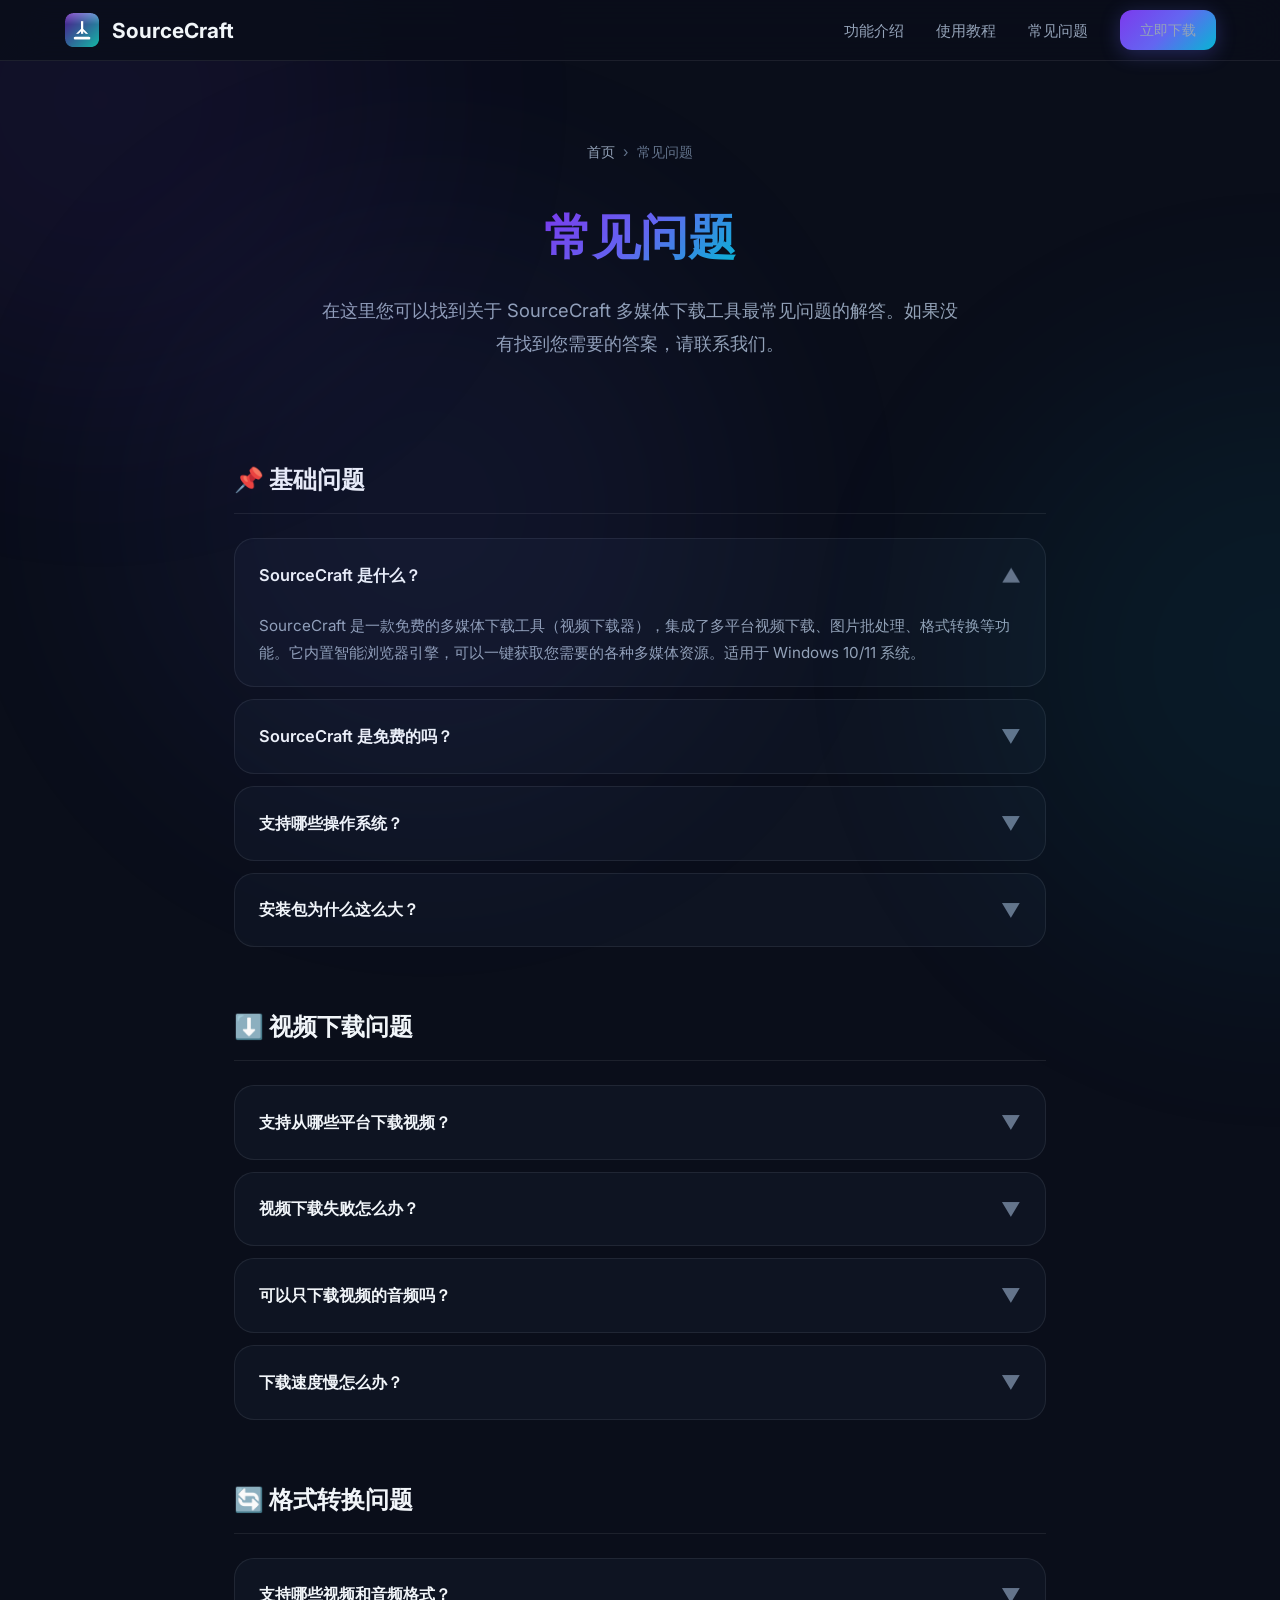
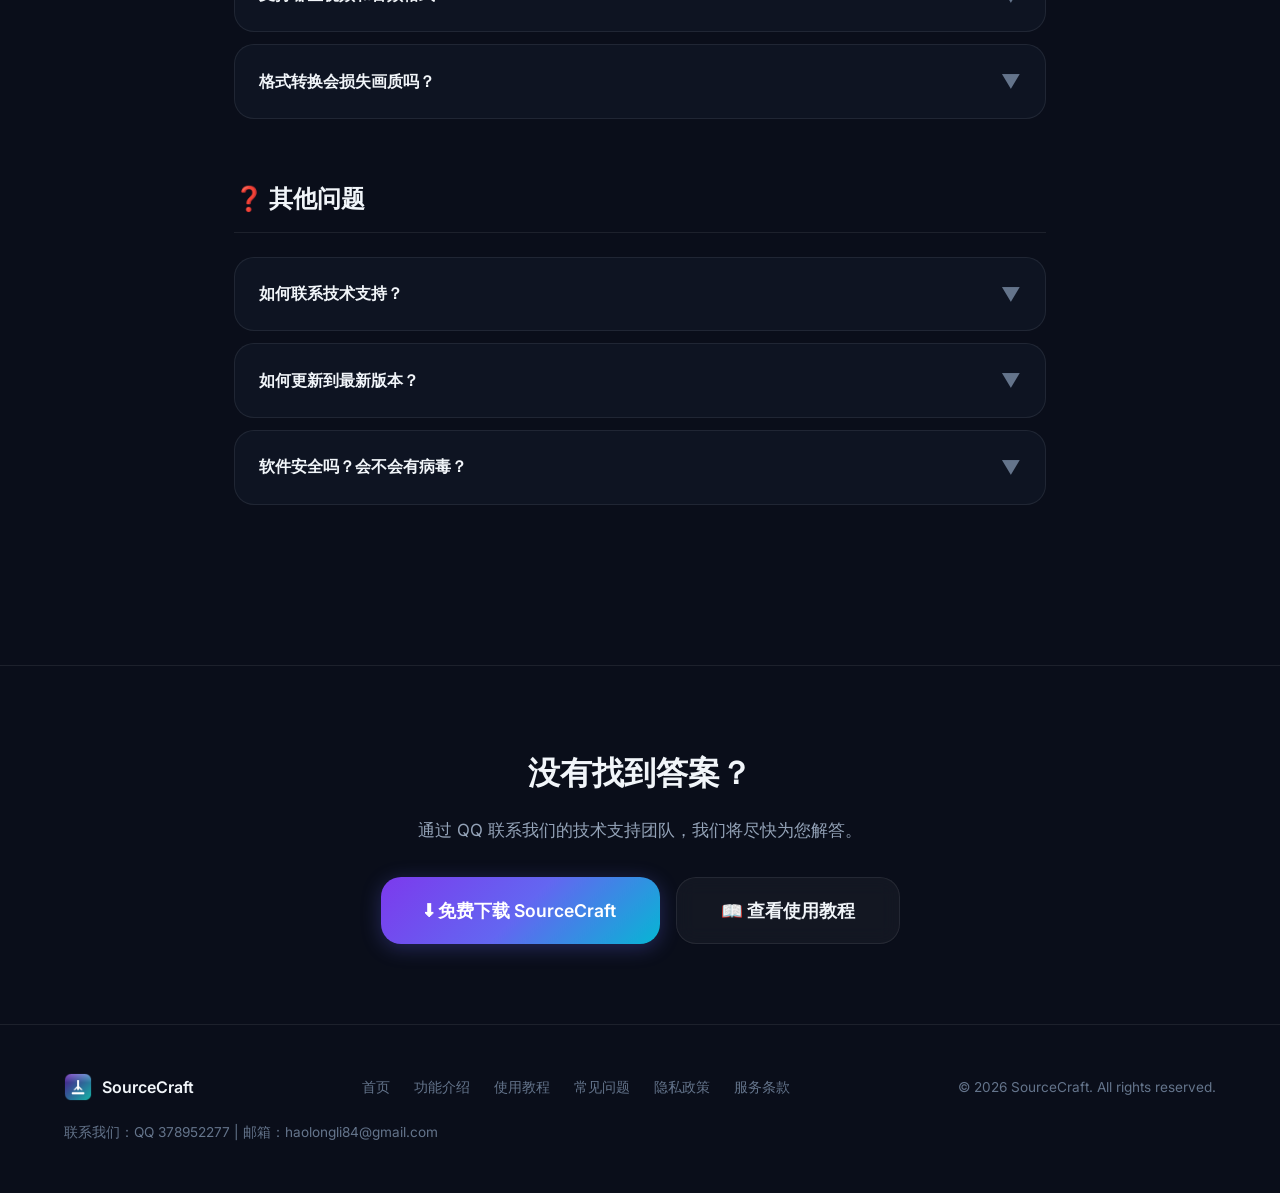
==== website/faq.html @ e3ff9bed "网站：新增隐私政策/服务条款页 + 联系方式增加邮箱 haolongli84@gmail.com + 支付说明改为发卡平台 - 新增 privacy.html（不收集任何个人数据声明、本地存储、激活验" ====
<!DOCTYPE html>
<html lang="zh-CN">
<head>
  <meta charset="UTF-8">
  <meta name="viewport" content="width=device-width, initial-scale=1.0">
  <title>常见问题 FAQ - SourceCraft 多媒体下载工具 | 使用帮助</title>
  <meta name="description" content="SourceCraft 常见问题解答：安装问题、下载失败、格式转换、系统兼容性等常见疑问的详细解答。免费多媒体下载工具使用帮助。">
  <meta name="keywords" content="SourceCraft FAQ, SourceCraft常见问题, 视频下载失败, 下载工具问题, 多媒体工具帮助, 格式转换问题, 安装问题, 视频下载器, 下载工具, 多媒体工具">
  <meta name="robots" content="index, follow, max-snippet:-1, max-image-preview:large">
  <link rel="canonical" href="https://hundunxiazaiqi.cn/faq.html">
  <link rel="icon" type="image/png" href="app_icon.png">
  <meta property="og:type" content="website">
  <meta property="og:url" content="https://hundunxiazaiqi.cn/faq.html">
  <meta property="og:title" content="常见问题 FAQ - SourceCraft 多媒体下载工具">
  <meta property="og:description" content="SourceCraft 常见问题解答，解决安装、下载、转换等使用问题。">
  <meta property="og:image" content="https://hundunxiazaiqi.cn/software_preview_hd.png">
  <meta property="og:site_name" content="SourceCraft">
  <meta property="og:locale" content="zh_CN">
  <meta name="twitter:card" content="summary_large_image">
  <meta name="twitter:title" content="常见问题 FAQ - SourceCraft 多媒体下载工具">
  <meta name="twitter:description" content="SourceCraft 常见问题解答，解决安装、下载、转换等使用问题。">
  <meta name="twitter:image" content="https://hundunxiazaiqi.cn/software_preview_hd.png">

  <script type="application/ld+json">
  {
    "@context": "https://schema.org",
    "@type": "FAQPage",
    "mainEntity": [
      {
        "@type": "Question",
        "name": "SourceCraft 是免费的吗？",
        "acceptedAnswer": {
          "@type": "Answer",
          "text": "SourceCraft 提供免费下载和使用。您可以从官方网站免费下载安装包，安装后即可使用核心功能。"
        }
      },
      {
        "@type": "Question",
        "name": "SourceCraft 支持哪些操作系统？",
        "acceptedAnswer": {
          "@type": "Answer",
          "text": "目前 SourceCraft 支持 Windows 10 和 Windows 11（64位）操作系统。暂不支持 macOS 和 Linux。"
        }
      },
      {
        "@type": "Question",
        "name": "视频下载失败怎么办？",
        "acceptedAnswer": {
          "@type": "Answer",
          "text": "请检查网络连接是否正常，尝试使用内置浏览器直接访问视频页面，或更新到最新版本。如问题持续，请通过邮箱 haolongli84@gmail.com 或 QQ 378952277 联系技术支持。"
        }
      },
      {
        "@type": "Question",
        "name": "安装包为什么这么大？",
        "acceptedAnswer": {
          "@type": "Answer",
          "text": "SourceCraft 内置了 FFmpeg 编码引擎和 Playwright 浏览器环境，这些组件是视频下载和格式转换功能的核心依赖，因此安装包体积较大。"
        }
      },
      {
        "@type": "Question",
        "name": "支持哪些视频格式转换？",
        "acceptedAnswer": {
          "@type": "Answer",
          "text": "支持 MP4、AVI、MKV、MOV、FLV、WMV 等视频格式，以及 MP3、AAC、FLAC、WAV、OGG 等音频格式的互相转换。"
        }
      }
    ]
  }
  </script>
  <script type="application/ld+json">
  {
    "@context": "https://schema.org",
    "@type": "BreadcrumbList",
    "itemListElement": [
      {"@type": "ListItem", "position": 1, "name": "首页", "item": "https://hundunxiazaiqi.cn/"},
      {"@type": "ListItem", "position": 2, "name": "常见问题", "item": "https://hundunxiazaiqi.cn/faq.html"}
    ]
  }
  </script>

  <link rel="stylesheet" href="style.css?v=16">
  <style>
    .page-hero { padding: 140px 0 60px; text-align: center; }
    .page-hero h1 { font-size: 3rem; font-weight: 800; margin-bottom: 16px; }
    .page-hero .gradient-text { background: var(--accent-gradient); -webkit-background-clip: text; -webkit-text-fill-color: transparent; background-clip: text; }
    .page-hero p { font-size: 1.15rem; color: var(--text-secondary); max-width: 640px; margin: 0 auto; line-height: 1.8; }
    .breadcrumb { display: flex; align-items: center; gap: 8px; justify-content: center; margin-bottom: 32px; font-size: 0.9rem; color: var(--text-muted); }
    .breadcrumb a { color: var(--text-secondary); transition: color var(--transition-fast); }
    .breadcrumb a:hover { color: var(--text-primary); }
    .faq-content { padding: 40px 0 100px; }
    .faq-content .container { max-width: 860px; }
    .faq-category { margin-bottom: 60px; }
    .faq-category h2 { font-size: 1.5rem; font-weight: 700; margin-bottom: 24px; padding-bottom: 12px; border-bottom: 1px solid var(--bg-glass-border); display: flex; align-items: center; gap: 12px; }
    .faq-item { background: var(--bg-card); border: 1px solid var(--bg-glass-border); border-radius: var(--radius-lg); margin-bottom: 12px; overflow: hidden; transition: all var(--transition-base); }
    .faq-item:hover { border-color: rgba(99, 102, 241, 0.15); }
    .faq-question { padding: 20px 24px; cursor: pointer; display: flex; justify-content: space-between; align-items: center; font-weight: 600; font-size: 1.02rem; user-select: none; }
    .faq-question .arrow { font-size: 1.2rem; transition: transform var(--transition-base); color: var(--text-muted); flex-shrink: 0; }
    .faq-item.open .faq-question .arrow { transform: rotate(180deg); }
    .faq-answer { max-height: 0; overflow: hidden; transition: max-height 0.4s ease, padding 0.3s ease; }
    .faq-item.open .faq-answer { max-height: 500px; }
    .faq-answer-inner { padding: 0 24px 20px; color: var(--text-secondary); font-size: 0.95rem; line-height: 1.8; }
    .cta-section { padding: 80px 0; text-align: center; border-top: 1px solid var(--bg-glass-border); }
    .cta-section h2 { font-size: 2rem; font-weight: 700; margin-bottom: 16px; }
    .cta-section p { color: var(--text-secondary); font-size: 1.05rem; margin-bottom: 32px; max-width: 480px; margin-left: auto; margin-right: auto; }
    @media (max-width: 640px) { .page-hero h1 { font-size: 2rem; } }
  </style>
</head>
<body>
  <div class="bg-glow bg-glow-1"></div>
  <div class="bg-glow bg-glow-2"></div>
  <div class="bg-glow bg-glow-3"></div>

  <nav class="navbar scrolled" id="navbar">
    <div class="container">
      <a href="/" class="navbar-brand"><img src="app_icon.png" alt="SourceCraft Logo"><span>SourceCraft</span></a>
      <ul class="navbar-links" id="nav-links">
        <li><a href="/features.html">功能介绍</a></li>
        <li><a href="/guide.html">使用教程</a></li>
        <li><a href="/faq.html">常见问题</a></li>
        <li><a href="/#download" class="btn btn-primary navbar-cta">立即下载</a></li>
      </ul>
      <button class="mobile-menu-btn" id="mobile-menu-btn" aria-label="菜单">☰</button>
    </div>
  </nav>

  <section class="page-hero">
    <div class="container">
      <nav class="breadcrumb" aria-label="面包屑导航"><a href="/">首页</a><span class="sep">›</span><span>常见问题</span></nav>
      <h1><span class="gradient-text">常见问题</span></h1>
      <p>在这里您可以找到关于 SourceCraft 多媒体下载工具最常见问题的解答。如果没有找到您需要的答案，请联系我们。</p>
    </div>
  </section>

  <section class="faq-content">
    <div class="container">
      <!-- 基础问题 -->
      <div class="faq-category">
        <h2>📌 基础问题</h2>
        <div class="faq-item open">
          <div class="faq-question"><span>SourceCraft 是什么？</span><span class="arrow">▼</span></div>
          <div class="faq-answer"><div class="faq-answer-inner">SourceCraft 是一款免费的多媒体下载工具（视频下载器），集成了多平台视频下载、图片批处理、格式转换等功能。它内置智能浏览器引擎，可以一键获取您需要的各种多媒体资源。适用于 Windows 10/11 系统。</div></div>
        </div>
        <div class="faq-item">
          <div class="faq-question"><span>SourceCraft 是免费的吗？</span><span class="arrow">▼</span></div>
          <div class="faq-answer"><div class="faq-answer-inner">是的，SourceCraft 提供免费下载和使用。您可以从官方网站免费下载安装包，安装后即可使用核心功能。</div></div>
        </div>
        <div class="faq-item">
          <div class="faq-question"><span>支持哪些操作系统？</span><span class="arrow">▼</span></div>
          <div class="faq-answer"><div class="faq-answer-inner">目前 SourceCraft 支持 Windows 10 和 Windows 11（64位）操作系统。暂不支持 macOS 和 Linux，未来可能会考虑跨平台支持。</div></div>
        </div>
        <div class="faq-item">
          <div class="faq-question"><span>安装包为什么这么大？</span><span class="arrow">▼</span></div>
          <div class="faq-answer"><div class="faq-answer-inner">SourceCraft 内置了 FFmpeg 编码引擎和 Playwright 浏览器环境。这些组件是实现视频下载、格式转换等核心功能的必要依赖。虽然安装包体积较大，但安装后即可直接使用所有功能，无需额外下载其他依赖。</div></div>
        </div>
      </div>

      <!-- 下载相关 -->
      <div class="faq-category">
        <h2>⬇️ 视频下载问题</h2>
        <div class="faq-item">
          <div class="faq-question"><span>支持从哪些平台下载视频？</span><span class="arrow">▼</span></div>
          <div class="faq-answer"><div class="faq-answer-inner">SourceCraft 支持从多个主流视频平台下载内容。由于平台规则可能变化，具体支持情况请以实际使用效果为准。您也可以使用内置浏览器直接访问网页来发现多媒体资源。</div></div>
        </div>
        <div class="faq-item">
          <div class="faq-question"><span>视频下载失败怎么办？</span><span class="arrow">▼</span></div>
          <div class="faq-answer"><div class="faq-answer-inner">视频下载失败可能有以下原因：<br><br>1. <strong>网络连接问题</strong> — 请检查您的网络连接是否正常<br>2. <strong>链接无效</strong> — 确认视频链接是否正确且视频仍然可访问<br>3. <strong>平台限制</strong> — 部分平台可能对下载做了限制，请尝试使用内置浏览器模式<br>4. <strong>版本过旧</strong> — 请更新到最新版本的 SourceCraft<br><br>如果问题持续存在，请通过邮箱（haolongli84@gmail.com）或 QQ（378952277）联系技术支持。</div></div>
        </div>
        <div class="faq-item">
          <div class="faq-question"><span>可以只下载视频的音频吗？</span><span class="arrow">▼</span></div>
          <div class="faq-answer"><div class="faq-answer-inner">是的，SourceCraft 支持从视频中提取音频轨道并单独保存为 MP3 等音频格式。在下载选项中选择「仅音频」模式即可。</div></div>
        </div>
        <div class="faq-item">
          <div class="faq-question"><span>下载速度慢怎么办？</span><span class="arrow">▼</span></div>
          <div class="faq-answer"><div class="faq-answer-inner">下载速度受多种因素影响：<br><br>1. <strong>网络带宽</strong> — 请确保您的网络连接稳定<br>2. <strong>视频源服务器</strong> — 不同平台的服务器响应速度不同<br>3. <strong>并发下载数</strong> — 同时下载过多任务可能降低单个任务速度<br><br>建议减少同时进行的下载任务数量来提升速度。</div></div>
        </div>
      </div>

      <!-- 格式转换 -->
      <div class="faq-category">
        <h2>🔄 格式转换问题</h2>
        <div class="faq-item">
          <div class="faq-question"><span>支持哪些视频和音频格式？</span><span class="arrow">▼</span></div>
          <div class="faq-answer"><div class="faq-answer-inner"><strong>视频格式：</strong>MP4、AVI、MKV、MOV、FLV、WMV、WebM 等<br><strong>音频格式：</strong>MP3、AAC、FLAC、WAV、OGG、WMA 等<br><strong>图片格式：</strong>JPG、PNG、WebP、BMP、TIFF 等<br><br>SourceCraft 使用 FFmpeg 引擎处理格式转换，几乎支持所有主流多媒体格式。</div></div>
        </div>
        <div class="faq-item">
          <div class="faq-question"><span>格式转换会损失画质吗？</span><span class="arrow">▼</span></div>
          <div class="faq-answer"><div class="faq-answer-inner">转换过程中可能会有轻微的画质变化，但 SourceCraft 默认使用高质量编码参数，尽可能保持原始画质。您也可以自定义编码参数和比特率来控制输出质量。</div></div>
        </div>
      </div>

      <!-- 其他 -->
      <div class="faq-category">
        <h2>❓ 其他问题</h2>
        <div class="faq-item">
          <div class="faq-question"><span>如何联系技术支持？</span><span class="arrow">▼</span></div>
          <div class="faq-answer"><div class="faq-answer-inner">您可以通过以下方式联系我们的技术支持团队：<br><br><strong>邮箱：</strong>haolongli84@gmail.com<br><strong>QQ：</strong>378952277<br><br>我们会尽快回复您的问题和反馈。</div></div>
        </div>
        <div class="faq-item">
          <div class="faq-question"><span>如何更新到最新版本？</span><span class="arrow">▼</span></div>
          <div class="faq-answer"><div class="faq-answer-inner">访问 SourceCraft 官方网站下载最新版安装包，运行安装程序即可自动覆盖更新。您的设置和下载历史不会丢失。</div></div>
        </div>
        <div class="faq-item">
          <div class="faq-question"><span>软件安全吗？会不会有病毒？</span><span class="arrow">▼</span></div>
          <div class="faq-answer"><div class="faq-answer-inner">SourceCraft 是安全可靠的软件。请务必从官方网站（hundunxiazaiqi.cn）下载，不要从第三方来源获取安装包。软件采用设备绑定激活机制和本地加密存储，保障您的使用安全。</div></div>
        </div>
      </div>
    </div>
  </section>

  <section class="cta-section">
    <div class="container">
      <h2>没有找到答案？</h2>
      <p>通过 QQ 联系我们的技术支持团队，我们将尽快为您解答。</p>
      <div style="display: flex; gap: 16px; justify-content: center; flex-wrap: wrap;">
        <a href="/#download" class="btn btn-primary btn-large">⬇ 免费下载 SourceCraft</a>
        <a href="/guide.html" class="btn btn-secondary btn-large">📖 查看使用教程</a>
      </div>
    </div>
  </section>

  <footer class="footer">
    <div class="container">
      <div class="footer-brand"><img src="app_icon.png" alt="SourceCraft"><span>SourceCraft</span></div>
      <nav class="footer-nav" aria-label="页脚导航"><a href="/">首页</a><a href="/features.html">功能介绍</a><a href="/guide.html">使用教程</a><a href="/faq.html">常见问题</a><a href="/privacy.html">隐私政策</a><a href="/terms.html">服务条款</a></nav>
      <div class="footer-info">© 2026 SourceCraft. All rights reserved.</div>
      <div class="footer-contact">联系我们：QQ 378952277 | 邮箱：haolongli84@gmail.com</div>
    </div>
  </footer>

  <script>
    // FAQ accordion
    document.querySelectorAll('.faq-question').forEach(q => {
      q.addEventListener('click', () => {
        const item = q.closest('.faq-item');
        const wasOpen = item.classList.contains('open');
        // Close all
        document.querySelectorAll('.faq-item').forEach(i => i.classList.remove('open'));
        // Toggle current
        if (!wasOpen) item.classList.add('open');
      });
    });
    // Mobile menu
    const mobileBtn = document.getElementById('mobile-menu-btn');
    const navLinks = document.getElementById('nav-links');
    if (mobileBtn && navLinks) {
      mobileBtn.addEventListener('click', () => {
        navLinks.classList.toggle('active');
        mobileBtn.textContent = navLinks.classList.contains('active') ? '✕' : '☰';
      });
      navLinks.querySelectorAll('a').forEach(link => {
        link.addEventListener('click', () => { navLinks.classList.remove('active'); mobileBtn.textContent = '☰'; });
      });
    }
  </script>
</body>
</html>
---- website/style.css ----
/* ========================================
   SourceCraft — Design System
   ======================================== */

/* ---------- Google Fonts ---------- */
@import url('https://fonts.googleapis.com/css2?family=Inter:wght@300;400;500;600;700;800&display=swap');

/* ---------- CSS Variables ---------- */
:root {
  /* Colors */
  --bg-primary: #0a0e1a;
  --bg-secondary: #111827;
  --bg-card: rgba(17, 24, 39, 0.7);
  --bg-card-hover: rgba(30, 41, 59, 0.8);
  --bg-glass: rgba(255, 255, 255, 0.04);
  --bg-glass-border: rgba(255, 255, 255, 0.08);

  --text-primary: #f1f5f9;
  --text-secondary: #94a3b8;
  --text-muted: #64748b;

  --accent-start: #7c3aed;
  --accent-mid: #6366f1;
  --accent-end: #06b6d4;
  --accent-gradient: linear-gradient(135deg, var(--accent-start), var(--accent-mid), var(--accent-end));

  --success: #10b981;
  --warning: #f59e0b;
  --danger: #ef4444;

  /* Spacing */
  --section-padding: 100px 0;
  --container-max: 1200px;
  --radius-sm: 8px;
  --radius-md: 12px;
  --radius-lg: 20px;
  --radius-xl: 24px;

  /* Shadows */
  --shadow-sm: 0 2px 8px rgba(0, 0, 0, 0.2);
  --shadow-md: 0 4px 20px rgba(0, 0, 0, 0.3);
  --shadow-lg: 0 8px 40px rgba(0, 0, 0, 0.4);
  --shadow-glow: 0 0 40px rgba(99, 102, 241, 0.15);

  /* Transitions */
  --transition-fast: 0.2s ease;
  --transition-base: 0.3s ease;
  --transition-slow: 0.5s ease;
}

/* ---------- Reset & Base ---------- */
*,
*::before,
*::after {
  margin: 0;
  padding: 0;
  box-sizing: border-box;
}

html {
  scroll-behavior: smooth;
  font-size: 16px;
}

body {
  font-family: 'Inter', -apple-system, BlinkMacSystemFont, 'Segoe UI', sans-serif;
  background-color: var(--bg-primary);
  color: var(--text-primary);
  line-height: 1.7;
  overflow-x: hidden;
  -webkit-font-smoothing: antialiased;
}

body.custom-cursor-enabled,
body.custom-cursor-enabled a,
body.custom-cursor-enabled button,
body.custom-cursor-enabled .btn,
body.custom-cursor-enabled .feature-card,
body.custom-cursor-enabled .pricing-card,
body.custom-cursor-enabled .download-box,
body.custom-cursor-enabled .floating-contact-btn,
body.custom-cursor-enabled .showcase-image-shell,
body.custom-cursor-enabled .hero-liquid-frame,
body.custom-cursor-enabled .navbar-brand {
  cursor: auto !important;
}

body.custom-cursor-enabled a,
body.custom-cursor-enabled button,
body.custom-cursor-enabled .btn,
body.custom-cursor-enabled .feature-card,
body.custom-cursor-enabled .pricing-card,
body.custom-cursor-enabled .download-box,
body.custom-cursor-enabled .floating-contact-btn,
body.custom-cursor-enabled .showcase-image-shell,
body.custom-cursor-enabled .hero-liquid-frame,
body.custom-cursor-enabled .navbar-brand {
  cursor: pointer !important;
}

a {
  color: inherit;
  text-decoration: none;
}

img {
  max-width: 100%;
  display: block;
}

.cursor-system {
  position: fixed;
  inset: 0;
  pointer-events: none;
  z-index: 2000;
  opacity: 0;
  transition: opacity 180ms ease;
}

body.custom-cursor-enabled.cursor-visible .cursor-system {
  opacity: 1;
}

.splash-cursor-canvas {
  position: fixed;
  inset: 0;
  width: 100%;
  height: 100%;
  pointer-events: none;
  opacity: 0.92;
}

.cursor-dot,
.cursor-ring,
.cursor-aura,
.cursor-label {
  display: none;
  position: fixed;
  top: 0;
  left: 0;
  pointer-events: none;
  transform: translate3d(-50%, -50%, 0);
  will-change: transform, width, height, opacity;
}

.cursor-dot {
  width: 0;
  height: 0;
  opacity: 0;
  transition: opacity 180ms ease;
}

.cursor-ring {
  width: 0;
  height: 0;
  opacity: 0;
  transition: opacity 180ms ease;
}

.cursor-aura {
  width: 96px;
  height: 96px;
  border-radius: 50%;
  opacity: 0.22;
  filter: blur(20px);
  background:
    radial-gradient(circle at 30% 30%, rgba(255, 255, 255, 0.16), rgba(124, 58, 237, 0.12) 34%, rgba(6, 182, 212, 0.1) 58%, rgba(6, 182, 212, 0) 74%);
  mix-blend-mode: screen;
  transition:
    width 260ms cubic-bezier(0.22, 1, 0.36, 1),
    height 260ms cubic-bezier(0.22, 1, 0.36, 1),
    opacity 220ms ease;
}

.cursor-label {
  padding: 8px 14px;
  border-radius: 999px;
  border: 1px solid rgba(255, 255, 255, 0.1);
  background: rgba(8, 12, 24, 0.72);
  color: rgba(241, 245, 249, 0.92);
  font-size: 0.72rem;
  font-weight: 600;
  letter-spacing: 0.08em;
  text-transform: uppercase;
  white-space: nowrap;
  backdrop-filter: blur(18px);
  box-shadow:
    0 10px 30px rgba(2, 6, 23, 0.28),
    inset 0 1px 0 rgba(255, 255, 255, 0.08);
  opacity: 0;
  transition:
    opacity 180ms ease,
    transform 220ms cubic-bezier(0.22, 1, 0.36, 1);
}

body.cursor-hover .cursor-label {
  opacity: 0;
}

body.cursor-hover .cursor-ring {
  opacity: 0;
}

body.cursor-hover .cursor-aura {
  width: 132px;
  height: 132px;
  opacity: 0.34;
}

body.cursor-hover .cursor-dot {
  opacity: 0;
}

body.cursor-pressed .cursor-dot {
  opacity: 0;
}

body.cursor-pressed .cursor-ring {
  opacity: 0;
}

body.cursor-pressed .cursor-aura {
  opacity: 0;
}

.cursor-ring::after {
  content: none;
}

body.cursor-clicking .cursor-ring::after {
  animation: cursorPulse 520ms cubic-bezier(0.16, 1, 0.3, 1);
}

@keyframes cursorPulse {
  from {
    opacity: 0.85;
    transform: scale(0.72);
  }

  to {
    opacity: 0;
    transform: scale(1.18);
  }
}

/* ---------- Utility ---------- */
.container {
  max-width: var(--container-max);
  margin: 0 auto;
  padding: 0 24px;
}

.section-title {
  font-size: 2.2rem;
  font-weight: 700;
  text-align: center;
  margin-bottom: 16px;
  background: var(--accent-gradient);
  -webkit-background-clip: text;
  -webkit-text-fill-color: transparent;
  background-clip: text;
}

.section-subtitle {
  text-align: center;
  color: var(--text-secondary);
  font-size: 1.05rem;
  max-width: 600px;
  margin: 0 auto 60px;
}

.btn {
  display: inline-flex;
  align-items: center;
  gap: 8px;
  padding: 14px 32px;
  border-radius: var(--radius-md);
  font-weight: 600;
  font-size: 1rem;
  cursor: pointer;
  border: none;
  transition: all var(--transition-base);
  position: relative;
  overflow: hidden;
}

.btn-primary {
  background: var(--accent-gradient);
  color: #fff;
  box-shadow: 0 4px 20px rgba(99, 102, 241, 0.3);
}

.btn-primary:hover {
  transform: translateY(-2px);
  box-shadow: 0 6px 30px rgba(99, 102, 241, 0.45);
}

.btn-secondary {
  background: var(--bg-glass);
  color: var(--text-primary);
  border: 1px solid var(--bg-glass-border);
  backdrop-filter: blur(10px);
}

.btn-secondary:hover {
  background: rgba(255, 255, 255, 0.08);
  border-color: rgba(255, 255, 255, 0.15);
  transform: translateY(-2px);
}

.btn-large {
  padding: 18px 44px;
  font-size: 1.1rem;
  border-radius: var(--radius-lg);
}

/* ---------- Background Effects ---------- */
.bg-glow {
  position: fixed;
  width: 600px;
  height: 600px;
  border-radius: 50%;
  filter: blur(120px);
  opacity: 0.07;
  pointer-events: none;
  z-index: 0;
}

.bg-glow-1 {
  top: -200px;
  left: -200px;
  background: var(--accent-start);
}

.bg-glow-2 {
  top: 40%;
  right: -300px;
  background: var(--accent-end);
}

.bg-glow-3 {
  bottom: 10%;
  left: 10%;
  background: var(--accent-mid);
}

/* ---------- Navbar ---------- */
.navbar {
  position: fixed;
  top: 0;
  left: 0;
  right: 0;
  z-index: 1000;
  padding: 16px 0;
  transition: all var(--transition-base);
}

.navbar.scrolled {
  background: rgba(10, 14, 26, 0.85);
  backdrop-filter: blur(20px);
  border-bottom: 1px solid var(--bg-glass-border);
  padding: 10px 0;
}

.navbar .container {
  display: flex;
  align-items: center;
  justify-content: space-between;
}

.navbar-brand {
  display: flex;
  align-items: center;
  gap: 12px;
  font-size: 1.3rem;
  font-weight: 700;
}

.navbar-brand img {
  width: 36px;
  height: 36px;
  border-radius: var(--radius-sm);
}

.navbar-links {
  display: flex;
  align-items: center;
  gap: 32px;
  list-style: none;
}

.navbar-links a {
  color: var(--text-secondary);
  font-size: 0.95rem;
  font-weight: 500;
  transition: color var(--transition-fast);
  position: relative;
}

.navbar-links a:hover {
  color: var(--text-primary);
}

.navbar-links a::after {
  content: '';
  position: absolute;
  bottom: -4px;
  left: 0;
  width: 0;
  height: 2px;
  background: var(--accent-gradient);
  transition: width var(--transition-base);
  border-radius: 2px;
}

.navbar-links a:hover::after {
  width: 100%;
}

.navbar-cta {
  padding: 8px 20px !important;
  font-size: 0.9rem !important;
}

.mobile-menu-btn {
  display: none;
  background: none;
  border: none;
  color: var(--text-primary);
  font-size: 1.5rem;
  cursor: pointer;
  padding: 4px;
}

/* ---------- Hero ---------- */
.hero {
  min-height: 100vh;
  display: flex;
  align-items: center;
  position: relative;
  padding: 120px 0 80px;
  overflow: hidden;
}

.hero .container {
  display: flex;
  align-items: center;
  gap: 60px;
  position: relative;
  z-index: 1;
}

.hero-content {
  flex: 1;
  min-width: 0;
}

.hero-badge {
  display: inline-flex;
  align-items: center;
  gap: 8px;
  padding: 6px 16px;
  background: var(--bg-glass);
  border: 1px solid var(--bg-glass-border);
  border-radius: 100px;
  font-size: 0.85rem;
  color: var(--text-secondary);
  margin-bottom: 24px;
}

.hero-badge .dot {
  width: 8px;
  height: 8px;
  border-radius: 50%;
  background: var(--success);
  animation: pulse 2s infinite;
}

@keyframes pulse {

  0%,
  100% {
    opacity: 1;
  }

  50% {
    opacity: 0.4;
  }
}

.hero h1 {
  font-size: 3.5rem;
  font-weight: 800;
  line-height: 1.15;
  margin-bottom: 20px;
}

.hero h1 .gradient-text {
  background: var(--accent-gradient);
  -webkit-background-clip: text;
  -webkit-text-fill-color: transparent;
  background-clip: text;
}

.hero-desc {
  font-size: 1.15rem;
  color: var(--text-secondary);
  max-width: 500px;
  margin-bottom: 36px;
  line-height: 1.8;
}

.hero-buttons {
  display: flex;
  gap: 16px;
  margin-bottom: 40px;
  flex-wrap: wrap;
}

.hero-stats {
  display: flex;
  gap: 40px;
}

.hero-stat {
  text-align: left;
}

.hero-stat .number {
  font-size: 1.6rem;
  font-weight: 700;
  background: var(--accent-gradient);
  -webkit-background-clip: text;
  -webkit-text-fill-color: transparent;
  background-clip: text;
}

.hero-stat .label {
  font-size: 0.85rem;
  color: var(--text-muted);
}

.hero-visual {
  flex: 1;
  display: flex;
  justify-content: center;
  align-items: center;
  position: relative;
  isolation: isolate;
  perspective: 1600px;
}

.hero-liquid-frame {
  position: relative;
  width: min(100%, 860px);
  padding: 0;
  border-radius: 24px;
  background: transparent;
  border: none;
  box-shadow: none;
  backdrop-filter: blur(10px) saturate(118%);
  -webkit-backdrop-filter: blur(10px) saturate(118%);
  overflow: visible;
  transform: none;
  animation: none;
  isolation: isolate;
}

.heart-bubble-layer {
  position: absolute;
  inset: -10% -8% -8%;
  pointer-events: auto;
  overflow: visible;
  z-index: 0;
}

.heart-bubble {
  position: absolute;
  left: 0;
  top: 0;
  display: block;
  color: rgba(255, 124, 166, 0.82);
  line-height: 1;
  user-select: none;
  filter:
    drop-shadow(0 12px 22px rgba(255, 76, 134, 0.18)) drop-shadow(0 0 12px rgba(255, 126, 168, 0.24));
  opacity: 0;
  transform: translate3d(0, 0, 0) translate(-50%, -50%) scale(0.78);
  transform-origin: center;
  will-change: transform, opacity;
  mix-blend-mode: normal;
  transition: filter 220ms ease, color 220ms ease;
  pointer-events: auto;
  cursor: pointer;
}

.heart-bubble::before {
  content: '';
  position: absolute;
  inset: 20% 18% 18%;
  border-radius: 999px;
  background: radial-gradient(circle at 32% 30%, rgba(255, 214, 226, 0.46), rgba(255, 214, 226, 0.16) 36%, rgba(255, 214, 226, 0) 68%);
  filter: blur(4px);
  opacity: 0.58;
  transform: scale(0.7);
}

.heart-bubble.is-engaged {
  color: rgba(255, 158, 191, 0.96);
  filter:
    drop-shadow(0 16px 28px rgba(255, 76, 134, 0.28)) drop-shadow(0 0 18px rgba(255, 146, 188, 0.4));
}

.heart-bubble.is-popping {
  opacity: 0 !important;
  pointer-events: none;
}

.heart-bubble-pop {
  position: absolute;
  left: 0;
  top: 0;
  font-size: 30px;
  line-height: 1;
  color: rgba(255, 168, 198, 0.92);
  pointer-events: none;
  user-select: none;
  z-index: 1;
  filter:
    drop-shadow(0 8px 18px rgba(255, 76, 134, 0.22)) drop-shadow(0 0 12px rgba(255, 146, 188, 0.28));
  animation: heart-bubble-pop 950ms cubic-bezier(0.2, 0.8, 0.2, 1) forwards;
}

.heart-bubble-pop::before {
  content: '';
  position: absolute;
  inset: 18% 16% 16%;
  border-radius: 999px;
  background: radial-gradient(circle at 30% 28%, rgba(255, 230, 238, 0.58), rgba(255, 214, 226, 0.12) 42%, rgba(255, 214, 226, 0) 70%);
  filter: blur(4px);
}

.heart-bubble-shard {
  position: absolute;
  left: 0;
  top: 0;
  line-height: 1;
  color: rgba(255, 176, 203, 0.94);
  pointer-events: none;
  user-select: none;
  z-index: 1;
  filter:
    drop-shadow(0 6px 14px rgba(255, 76, 134, 0.2)) drop-shadow(0 0 10px rgba(255, 146, 188, 0.22));
  animation: heart-bubble-shard 820ms cubic-bezier(0.2, 0.78, 0.22, 1) forwards;
}

.heart-bubble-shard::before {
  content: '';
  position: absolute;
  inset: 20% 18% 18%;
  border-radius: 999px;
  background: radial-gradient(circle at 30% 28%, rgba(255, 235, 241, 0.54), rgba(255, 214, 226, 0.1) 46%, rgba(255, 214, 226, 0) 72%);
  filter: blur(3px);
}

.heart-bubble.bubble-1 {
  left: 8%;
  font-size: 76px;
  animation-delay: 0s;
  animation-duration: 11.2s;
}

.heart-bubble.bubble-2 {
  left: 24%;
  font-size: 58px;
  animation-delay: 1.4s;
  animation-duration: 12.4s;
}

.heart-bubble.bubble-3 {
  left: auto;
  right: 22%;
  font-size: 84px;
  animation-delay: 3.2s;
  animation-duration: 13.4s;
}

.heart-bubble.bubble-4 {
  left: auto;
  right: 8%;
  font-size: 52px;
  animation-delay: 5s;
  animation-duration: 10.8s;
}

.heart-bubble.bubble-5 {
  left: 50%;
  font-size: 68px;
  animation-delay: 6.6s;
  animation-duration: 12.8s;
}

.showcase-bubbles {
  inset: -14% -10% -10%;
}

.showcase-bubbles .bubble-1 {
  left: 6%;
}

.showcase-bubbles .bubble-2 {
  left: 18%;
}

.showcase-bubbles .bubble-3 {
  right: 16%;
}

.showcase-bubbles .bubble-4 {
  right: 4%;
}

.showcase-bubbles .bubble-5 {
  left: 52%;
}

.hero-liquid-frame::before {
  content: none;
}

.hero-liquid-frame::after {
  content: none;
}

.hero-liquid-sheen {
  display: none;
}

.hero-mockup-shell {
  position: relative;
  border-radius: 24px;
  overflow: visible;
  z-index: 2;
  background:
    linear-gradient(180deg, rgba(255, 255, 255, 0.12), rgba(255, 255, 255, 0.02) 18%, rgba(255, 255, 255, 0.00) 48%),
    rgba(18, 22, 42, 0.16);
  box-shadow:
    0 0 0 1px rgba(255, 255, 255, 0.10),
    0 22px 52px rgba(7, 12, 30, 0.28),
    0 48px 108px rgba(3, 6, 18, 0.30),
    0 1px 0 rgba(255, 255, 255, 0.10) inset;
  transform: translateZ(0);
  backface-visibility: hidden;
  will-change: transform, box-shadow;
  transition: transform var(--transition-base), box-shadow var(--transition-base);
}

.hero-mockup-shell::before {
  content: '';
  position: absolute;
  inset: 0;
  border-radius: 24px;
  box-shadow:
    0 0 0 1px rgba(255, 255, 255, 0.06) inset,
    0 12px 24px rgba(255, 255, 255, 0.03) inset;
  pointer-events: none;
  z-index: 2;
}

.hero-mockup-shell::after {
  content: none;
}

.hero-mockup {
  width: 100%;
  max-width: 100%;
  position: relative;
  z-index: 1;
  display: block;
  border-radius: 24px;
  border: none;
  box-shadow:
    0 24px 44px rgba(0, 0, 0, 0.24),
    0 42px 90px rgba(5, 8, 24, 0.30),
    0 -8px 18px rgba(255, 255, 255, 0.03) inset,
    0 18px 28px rgba(10, 14, 32, 0.18) inset;
  filter: saturate(1.02) contrast(1.01);
  mix-blend-mode: normal;
  opacity: 1;
  transform: translateZ(0);
  backface-visibility: hidden;
  will-change: filter;
  transition: box-shadow var(--transition-base), filter var(--transition-base);
}

.hero-liquid-frame:hover {
  transform: none;
}

.hero-liquid-frame:hover .hero-mockup-shell {
  transform: translateY(-2px);
  box-shadow:
    0 0 0 1px rgba(255, 255, 255, 0.12),
    0 28px 60px rgba(7, 12, 30, 0.30),
    0 56px 118px rgba(3, 6, 18, 0.34),
    0 1px 0 rgba(255, 255, 255, 0.12) inset;
}

.hero-liquid-frame:hover .hero-mockup {
  box-shadow:
    0 26px 48px rgba(0, 0, 0, 0.26),
    0 46px 96px rgba(5, 8, 24, 0.32),
    0 -8px 18px rgba(255, 255, 255, 0.03) inset,
    0 20px 30px rgba(10, 14, 32, 0.20) inset;
  filter: saturate(1.03) contrast(1.015);
}

@keyframes float {

  0%,
  100% {
    transform: translateY(0);
  }

  50% {
    transform: translateY(-15px);
  }
}

.hero-visual::before {
  content: '';
  position: absolute;
  width: 560px;
  height: 560px;
  background:
    radial-gradient(circle at 24% 24%, rgba(124, 58, 237, 0.36), transparent 58%),
    radial-gradient(circle at 78% 72%, rgba(6, 182, 212, 0.22), transparent 54%),
    radial-gradient(circle at 52% 48%, rgba(99, 102, 241, 0.18), transparent 66%);
  border-radius: 40% 60% 70% 30% / 40% 50% 60% 50%;
  filter: blur(82px);
  opacity: 0.62;
  z-index: 0;
  animation: liquid-morph 10s ease-in-out infinite alternate;
}

@keyframes heart-bubble-float {
  0% {
    opacity: 0;
    transform: translate3d(0, 26px, 0) scale(0.72);
  }

  12% {
    opacity: 0.62;
    transform: translate3d(-10px, 4px, 0) scale(0.86);
  }

  34% {
    opacity: 0.76;
    transform: translate3d(10px, -58px, 0) scale(0.98);
  }

  58% {
    opacity: 0.72;
    transform: translate3d(-6px, -132px, 0) scale(1.08);
  }

  82% {
    opacity: 0.36;
    transform: translate3d(12px, -214px, 0) scale(1.16);
  }

  100% {
    opacity: 0;
    transform: translate3d(0, -280px, 0) scale(1.24);
  }
}

@keyframes heart-bubble-pop {
  0% {
    opacity: 0;
    transform: translate3d(0, 18px, 0) translate(-50%, -50%) scale(0.56) rotate(-12deg);
  }

  18% {
    opacity: 0.94;
    transform: translate3d(-3px, -6px, 0) translate(-50%, -50%) scale(0.92) rotate(-4deg);
  }

  62% {
    opacity: 0.76;
    transform: translate3d(10px, -42px, 0) translate(-50%, -50%) scale(1.08) rotate(7deg);
  }

  100% {
    opacity: 0;
    transform: translate3d(2px, -82px, 0) translate(-50%, -50%) scale(1.2) rotate(12deg);
  }
}

@keyframes heart-bubble-shard {
  0% {
    opacity: 0.98;
    transform: translate3d(var(--tx, 0), var(--ty, 0), 0) translate(-50%, -50%) scale(0.92) rotate(var(--rot-start, 0deg));
  }

  100% {
    opacity: 0;
    transform: translate3d(calc(var(--tx, 0) + var(--dx, 0px)), calc(var(--ty, 0) + var(--dy, -48px)), 0) translate(-50%, -50%) scale(0.38) rotate(var(--rot-end, 0deg));
  }
}

.hero-visual::after {
  content: none;
}

@keyframes liquid-morph {
  0% {
    border-radius: 40% 60% 70% 30% / 40% 50% 60% 50%;
    transform: rotate(0deg) scale(1) translate(0, 0);
  }

  50% {
    border-radius: 60% 40% 30% 70% / 60% 30% 70% 40%;
    transform: rotate(180deg) scale(1.1) translate(10px, -10px);
  }

  100% {
    border-radius: 40% 60% 70% 30% / 40% 50% 60% 50%;
    transform: rotate(360deg) scale(1) translate(0, 0);
  }
}

/* ---------- Features ---------- */
.features {
  padding: var(--section-padding);
  position: relative;
}

.features-grid {
  display: grid;
  grid-template-columns: repeat(3, 1fr);
  gap: 24px;
}

.feature-card {
  background: var(--bg-card);
  border: 1px solid var(--bg-glass-border);
  border-radius: var(--radius-lg);
  padding: 36px 28px;
  transition: all var(--transition-base);
  position: relative;
  overflow: hidden;
}

.feature-card::before {
  content: '';
  position: absolute;
  top: 0;
  left: 0;
  right: 0;
  height: 3px;
  background: var(--accent-gradient);
  transform: scaleX(0);
  transition: transform var(--transition-base);
  transform-origin: left;
}

.feature-card:hover {
  background: var(--bg-card-hover);
  transform: translateY(-4px);
  box-shadow: var(--shadow-md);
  border-color: rgba(99, 102, 241, 0.15);
}

.feature-card:hover::before {
  transform: scaleX(1);
}

.feature-icon {
  width: 52px;
  height: 52px;
  display: flex;
  align-items: center;
  justify-content: center;
  border-radius: var(--radius-md);
  font-size: 1.5rem;
  margin-bottom: 20px;
  background: var(--bg-glass);
  border: 1px solid var(--bg-glass-border);
}

.feature-card h3 {
  font-size: 1.15rem;
  font-weight: 600;
  margin-bottom: 10px;
}

.feature-card p {
  color: var(--text-secondary);
  font-size: 0.95rem;
  line-height: 1.7;
}

/* ---------- Screenshot / Demo ---------- */
.showcase {
  padding: var(--section-padding);
  position: relative;
}

.showcase-wrapper {
  max-width: 1040px;
  margin: 0 auto;
  position: relative;
  padding: 0;
  border-radius: 24px;
  background: transparent;
  border: none;
  backdrop-filter: blur(10px) saturate(118%);
  -webkit-backdrop-filter: blur(10px) saturate(118%);
  box-shadow: none;
  overflow: visible;
}

.showcase-image-shell {
  position: relative;
  border-radius: 24px;
  overflow: visible;
  z-index: 2;
  isolation: isolate;
  box-shadow:
    0 0 0 1px rgba(255, 255, 255, 0.10),
    0 22px 52px rgba(7, 12, 30, 0.28),
    0 48px 108px rgba(3, 6, 18, 0.30),
    0 1px 0 rgba(255, 255, 255, 0.10) inset;
  background:
    linear-gradient(180deg, rgba(255, 255, 255, 0.12), rgba(255, 255, 255, 0.02) 18%, rgba(255, 255, 255, 0.00) 48%),
    rgba(18, 22, 42, 0.16);
  transform: translateZ(0);
  backface-visibility: hidden;
  will-change: transform, box-shadow;
  transition: transform var(--transition-base), box-shadow var(--transition-base);
}

.showcase-image-shell::before {
  content: '';
  position: absolute;
  inset: 0;
  border-radius: 24px;
  box-shadow:
    0 0 0 1px rgba(255, 255, 255, 0.06) inset,
    0 12px 24px rgba(255, 255, 255, 0.03) inset;
  pointer-events: none;
  z-index: 2;
}

.showcase-image-shell::after {
  content: none;
}

.showcase-image {
  width: 100%;
  position: relative;
  z-index: 1;
  display: block;
  border-radius: 24px;
  border: none;
  box-shadow:
    0 24px 44px rgba(0, 0, 0, 0.24),
    0 42px 90px rgba(5, 8, 24, 0.30),
    0 -8px 18px rgba(255, 255, 255, 0.03) inset,
    0 18px 28px rgba(10, 14, 32, 0.18) inset;
  filter: saturate(1.02) contrast(1.01);
  mix-blend-mode: normal;
  animation: float-slow 8s ease-in-out infinite;
  transform: translateZ(0);
  backface-visibility: hidden;
  will-change: filter;
  transition: box-shadow var(--transition-base), filter var(--transition-base);
}

.showcase-wrapper:hover .showcase-image-shell {
  transform: translateY(-2px);
  box-shadow:
    0 0 0 1px rgba(255, 255, 255, 0.12),
    0 28px 60px rgba(7, 12, 30, 0.30),
    0 56px 118px rgba(3, 6, 18, 0.34),
    0 1px 0 rgba(255, 255, 255, 0.12) inset;
}

.showcase-wrapper:hover .showcase-image {
  filter: saturate(1.03) contrast(1.015);
  box-shadow:
    0 26px 48px rgba(0, 0, 0, 0.26),
    0 46px 96px rgba(5, 8, 24, 0.32),
    0 -8px 18px rgba(255, 255, 255, 0.03) inset,
    0 20px 30px rgba(10, 14, 32, 0.20) inset;
}

@keyframes float-slow {

  0%,
  100% {
    transform: translateY(0);
  }

  50% {
    transform: translateY(-10px);
  }
}

.showcase-wrapper::after {
  content: none;
}

@keyframes liquid-morph-wide {
  0% {
    border-radius: 30% 70% 70% 30% / 30% 30% 70% 70%;
    transform: rotate(0deg) scale(1);
  }

  50% {
    border-radius: 70% 30% 30% 70% / 70% 70% 30% 30%;
    transform: rotate(15deg) scale(1.05);
  }

  100% {
    border-radius: 30% 70% 70% 30% / 30% 30% 70% 70%;
    transform: rotate(0deg) scale(1);
  }
}

/* ---------- Video Demo ---------- */
.video-demo-shell {
  position: relative;
  border-radius: 20px;
  overflow: hidden;
  z-index: 2;
  box-shadow:
    0 0 0 1px rgba(255, 255, 255, 0.10),
    0 22px 52px rgba(7, 12, 30, 0.28),
    0 48px 108px rgba(3, 6, 18, 0.30),
    0 1px 0 rgba(255, 255, 255, 0.10) inset;
  background:
    linear-gradient(180deg, rgba(255, 255, 255, 0.12), rgba(255, 255, 255, 0.02) 18%, rgba(255, 255, 255, 0.00) 48%),
    rgba(18, 22, 42, 0.16);
  transform: translateZ(0);
  backface-visibility: hidden;
  will-change: transform, box-shadow;
  transition: transform var(--transition-base), box-shadow var(--transition-base);
}

.video-demo-shell::before {
  content: '';
  position: absolute;
  inset: 0;
  border-radius: 20px;
  box-shadow:
    0 0 0 1px rgba(255, 255, 255, 0.06) inset,
    0 12px 24px rgba(255, 255, 255, 0.03) inset;
  pointer-events: none;
  z-index: 2;
}

.showcase-wrapper:hover .video-demo-shell {
  transform: translateY(-2px);
  box-shadow:
    0 0 0 1px rgba(255, 255, 255, 0.12),
    0 28px 60px rgba(7, 12, 30, 0.30),
    0 56px 118px rgba(3, 6, 18, 0.34),
    0 1px 0 rgba(255, 255, 255, 0.12) inset;
}

.demo-video {
  width: 100%;
  display: block;
  border-radius: 20px;
  background: #0a0e1a;
  outline: none;
}

.demo-video::-webkit-media-controls-panel {
  background: linear-gradient(transparent 40%, rgba(0, 0, 0, 0.7));
}

/* ---------- Pricing ---------- */
.pricing {
  padding: var(--section-padding);
  position: relative;
}

.pricing-card {
  max-width: 480px;
  margin: 0 auto;
  background: var(--bg-card);
  border: 1px solid rgba(99, 102, 241, 0.2);
  border-radius: var(--radius-xl);
  padding: 48px 40px;
  text-align: center;
  position: relative;
  overflow: hidden;
}

.pricing-card::before {
  content: '';
  position: absolute;
  top: 0;
  left: 0;
  right: 0;
  height: 4px;
  background: var(--accent-gradient);
}

.pricing-badge {
  display: inline-block;
  padding: 4px 16px;
  background: rgba(16, 185, 129, 0.12);
  color: var(--success);
  border-radius: 100px;
  font-size: 0.85rem;
  font-weight: 600;
  margin-bottom: 20px;
}

.pricing-card h3 {
  font-size: 1.5rem;
  font-weight: 700;
  margin-bottom: 8px;
}

.pricing-amount {
  margin: 24px 0;
}

.pricing-amount .currency {
  font-size: 1.5rem;
  font-weight: 600;
  vertical-align: top;
  line-height: 1;
  margin-top: 8px;
  display: inline-block;
}

.pricing-amount .price {
  font-size: 4rem;
  font-weight: 800;
  background: var(--accent-gradient);
  -webkit-background-clip: text;
  -webkit-text-fill-color: transparent;
  background-clip: text;
  line-height: 1;
}

.pricing-amount .period {
  font-size: 1rem;
  color: var(--text-muted);
  margin-left: 4px;
}

.pricing-desc {
  color: var(--text-secondary);
  font-size: 0.95rem;
  margin-bottom: 32px;
}

.pricing-features {
  list-style: none;
  text-align: left;
  margin-bottom: 36px;
}

.pricing-features li {
  padding: 10px 0;
  font-size: 0.95rem;
  color: var(--text-secondary);
  display: flex;
  align-items: center;
  gap: 12px;
  border-bottom: 1px solid rgba(255, 255, 255, 0.04);
}

.pricing-features li:last-child {
  border-bottom: none;
}

.pricing-features .check {
  color: var(--success);
  font-size: 1.1rem;
  flex-shrink: 0;
}

/* ---------- Download ---------- */
.download {
  padding: var(--section-padding);
  position: relative;
}

.download-box {
  max-width: 700px;
  margin: 0 auto;
  background: var(--bg-card);
  border: 1px solid var(--bg-glass-border);
  border-radius: var(--radius-xl);
  padding: 56px 48px;
  text-align: center;
  position: relative;
  overflow: hidden;
}

.download-box::before {
  content: '';
  position: absolute;
  inset: -2px;
  background: var(--accent-gradient);
  border-radius: var(--radius-xl);
  z-index: -1;
  opacity: 0.15;
}

.download-icon {
  font-size: 3.5rem;
  margin-bottom: 20px;
}

.download-box h2 {
  font-size: 1.8rem;
  font-weight: 700;
  margin-bottom: 12px;
}

.download-box .version-info {
  color: var(--text-muted);
  font-size: 0.9rem;
  margin-bottom: 32px;
}

.download-buttons {
  display: flex;
  justify-content: center;
  gap: 16px;
  margin-bottom: 32px;
  flex-wrap: wrap;
}

.system-req {
  color: var(--text-muted);
  font-size: 0.85rem;
  line-height: 1.8;
}

.system-req strong {
  color: var(--text-secondary);
}

/* ---------- Footer ---------- */
.footer {
  padding: 48px 0;
  border-top: 1px solid var(--bg-glass-border);
}

.footer .container {
  display: flex;
  align-items: center;
  justify-content: space-between;
  flex-wrap: wrap;
  gap: 20px;
}

.footer-brand {
  display: flex;
  align-items: center;
  gap: 10px;
  font-weight: 600;
}

.footer-brand img {
  width: 28px;
  height: 28px;
  border-radius: 6px;
}

.footer-info {
  color: var(--text-muted);
  font-size: 0.85rem;
  text-align: center;
}

.footer-nav {
  display: flex;
  gap: 24px;
  flex-wrap: wrap;
}

.footer-nav a {
  color: var(--text-muted);
  font-size: 0.85rem;
  transition: color var(--transition-fast);
}

.footer-nav a:hover {
  color: var(--text-primary);
}

.footer-contact {
  color: var(--text-muted);
  font-size: 0.85rem;
}

/* ---------- Scroll Animations ---------- */
.reveal {
  opacity: 0;
  transform: translateY(30px);
  transition: opacity 0.6s ease, transform 0.6s ease;
}

.reveal.visible {
  opacity: 1;
  transform: translateY(0);
}

.reveal-delay-1 {
  transition-delay: 0.1s;
}

.reveal-delay-2 {
  transition-delay: 0.2s;
}

.reveal-delay-3 {
  transition-delay: 0.3s;
}

.reveal-delay-4 {
  transition-delay: 0.4s;
}

.reveal-delay-5 {
  transition-delay: 0.5s;
}

/* ---------- Responsive ---------- */
@media (max-width: 968px) {
  .hero .container {
    flex-direction: column;
    text-align: center;
  }

  .hero h1 {
    font-size: 2.5rem;
  }

  .hero-desc {
    margin-left: auto;
    margin-right: auto;
  }

  .hero-buttons {
    justify-content: center;
  }

  .hero-stats {
    justify-content: center;
  }

  .hero-visual {
    width: 100%;
    max-width: 500px;
  }

  .hero-liquid-frame {
    transform: none;
    padding: 20px;
    border-radius: 30px;
  }

  .features-grid {
    grid-template-columns: repeat(2, 1fr);
  }
}

@media (max-width: 640px) {
  :root {
    --section-padding: 60px 0;
  }

  .section-title {
    font-size: 1.7rem;
  }

  .hero h1 {
    font-size: 2rem;
  }

  .hero-desc {
    font-size: 1rem;
  }

  .hero-liquid-frame {
    padding: 16px;
    border-radius: 24px;
  }

  .hero-mockup {
    border-radius: 18px;
  }

  .features-grid {
    grid-template-columns: 1fr;
  }

  .navbar-links {
    display: none;
    position: fixed;
    top: 60px;
    left: 0;
    right: 0;
    background: rgba(10, 14, 26, 0.95);
    backdrop-filter: blur(20px);
    flex-direction: column;
    padding: 24px;
    gap: 20px;
    border-bottom: 1px solid var(--bg-glass-border);
  }

  .navbar-links.active {
    display: flex;
  }

  .mobile-menu-btn {
    display: block;
  }

  .hero-stats {
    gap: 24px;
  }

  .pricing-card {
    padding: 36px 24px;
  }

  .download-box {
    padding: 36px 24px;
  }

  .footer .container {
    flex-direction: column;
    text-align: center;
  }
}

@media (pointer: coarse),
(hover: none) {
  .cursor-system {
    display: none;
  }
}

@media (prefers-reduced-motion: reduce) {

  .cursor-dot,
  .cursor-ring,
  .cursor-aura,
  .cursor-label {
    transition-duration: 0.01ms !important;
  }
}

/* ---------- Disclaimer ---------- */
.disclaimer {
  padding: 60px 0 40px;
  position: relative;
  border-top: 1px solid var(--bg-glass-border);
}

.disclaimer-title {
  font-size: 1.5rem;
  font-weight: 600;
  color: var(--text-muted);
  margin-bottom: 24px;
  text-align: center;
}

.disclaimer-content {
  display: grid;
  grid-template-columns: repeat(2, 1fr);
  gap: 16px;
}

.disclaimer-item {
  background: rgba(255, 255, 255, 0.02);
  border-left: 3px solid rgba(99, 102, 241, 0.3);
  border-radius: 0 var(--radius-sm) var(--radius-sm) 0;
  padding: 16px 20px;
}

.disclaimer-item h4 {
  font-size: 1.05rem;
  font-weight: 600;
  color: var(--text-secondary);
  margin-bottom: 6px;
}

.disclaimer-item p {
  font-size: 0.95rem;
  color: var(--text-muted);
  line-height: 1.7;
}

@media (max-width: 640px) {
  .disclaimer-content {
    grid-template-columns: 1fr;
  }
}

/* ---------- Floating Contact Widget ---------- */
.floating-contact {
  position: fixed;
  right: 24px;
  bottom: 100px;
  z-index: 999;
}

.floating-contact-btn {
  width: 56px;
  height: 56px;
  border-radius: 50%;
  background: var(--accent-gradient);
  display: flex;
  align-items: center;
  justify-content: center;
  font-size: 1.5rem;
  cursor: pointer;
  box-shadow: 0 4px 20px rgba(99, 102, 241, 0.4);
  transition: all var(--transition-base);
  user-select: none;
}

.floating-contact-btn:hover {
  transform: scale(1.1);
  box-shadow: 0 6px 30px rgba(99, 102, 241, 0.55);
}

.floating-contact-panel {
  position: absolute;
  bottom: 70px;
  right: 0;
  width: 220px;
  background: var(--bg-secondary);
  border: 1px solid var(--bg-glass-border);
  border-radius: var(--radius-md);
  box-shadow: var(--shadow-lg);
  overflow: hidden;
  opacity: 0;
  transform: translateY(10px) scale(0.95);
  pointer-events: none;
  transition: all var(--transition-base);
}

.floating-contact-panel.active {
  opacity: 1;
  transform: translateY(0) scale(1);
  pointer-events: auto;
}

.contact-panel-header {
  padding: 12px 16px;
  font-size: 0.9rem;
  font-weight: 600;
  background: rgba(255, 255, 255, 0.04);
  border-bottom: 1px solid var(--bg-glass-border);
}

.contact-panel-body {
  padding: 16px;
}

.contact-panel-body p {
  font-size: 0.85rem;
  color: var(--text-secondary);
  margin-bottom: 8px;
}

.contact-panel-body .contact-qq {
  font-size: 1rem;
  color: var(--text-primary);
  margin-bottom: 0;
}

.contact-panel-body .contact-email {
  font-size: 0.85rem;
  color: var(--text-secondary);
  margin-bottom: 0;
  margin-top: 4px;
  word-break: break-all;
}
.contact-panel-body .contact-email a {
  color: var(--accent);
  text-decoration: none;
}
.contact-panel-body .contact-email a:hover {
  text-decoration: underline;
}

@media (max-width: 640px) {
  .floating-contact {
    right: 16px;
    bottom: 80px;
  }

  .floating-contact-btn {
    width: 48px;
    height: 48px;
    font-size: 1.3rem;
  }
}
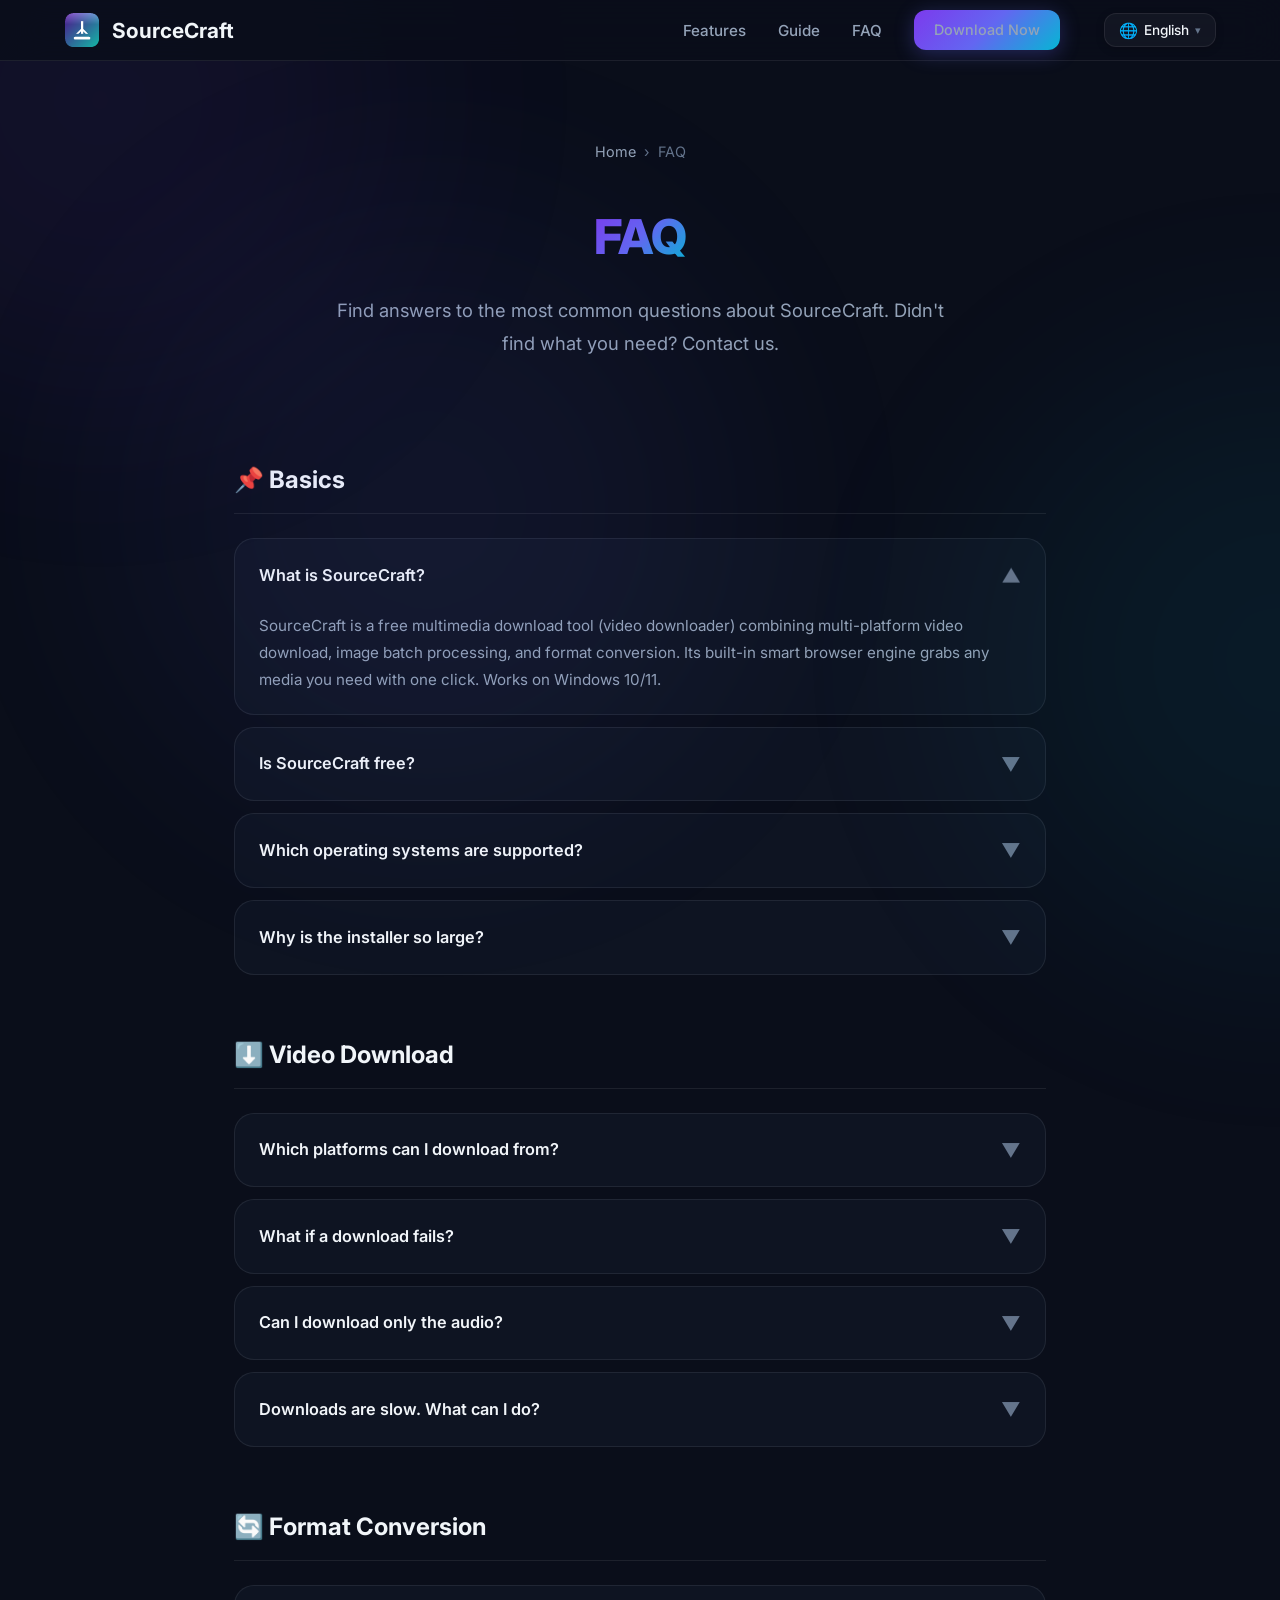
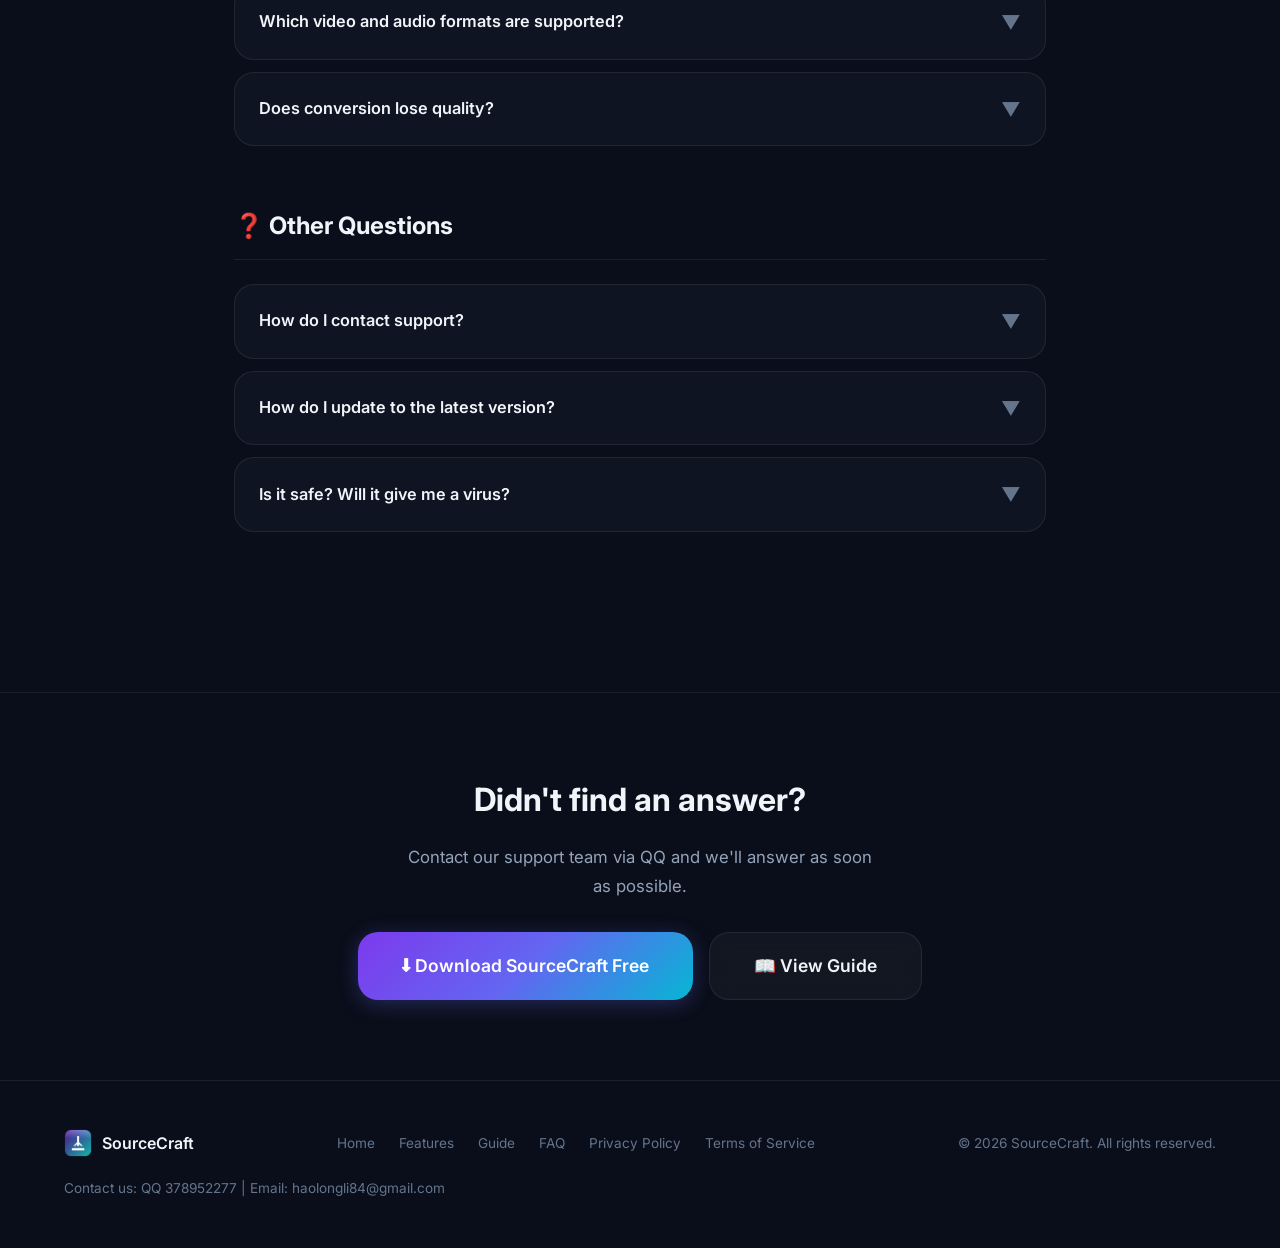
==== commit 7c2c27a0: "网站多语言：新增英文版（默认英文）+ 中文切换，全站 6 页 i18n - 新增 i18n.js：t() 查表、data-i18n/data-i18n-html/data-i18n-attr 扫描替换" ====
--- a/website/faq.html
+++ b/website/faq.html
@@ -1,10 +1,10 @@
-<!DOCTYPE html>
+
 <html lang="zh-CN">
 <head>
   <meta charset="UTF-8">
   <meta name="viewport" content="width=device-width, initial-scale=1.0">
-  <title>常见问题 FAQ - SourceCraft 多媒体下载工具 | 使用帮助</title>
-  <meta name="description" content="SourceCraft 常见问题解答：安装问题、下载失败、格式转换、系统兼容性等常见疑问的详细解答。免费多媒体下载工具使用帮助。">
+  <title data-i18n="常见问题 FAQ - SourceCraft 多媒体下载工具 | 使用帮助">常见问题 FAQ - SourceCraft 多媒体下载工具 | 使用帮助</title>
+  <meta name="description" content="SourceCraft 常见问题解答：安装问题、下载失败、格式转换、系统兼容性等常见疑问的详细解答。免费多媒体下载工具使用帮助。" data-i18n="SourceCraft 常见问题解答：安装问题、下载失败、格式转换、系统兼容性等常见疑问的详细解答。免费多媒体下载工具使用帮助。">
   <meta name="keywords" content="SourceCraft FAQ, SourceCraft常见问题, 视频下载失败, 下载工具问题, 多媒体工具帮助, 格式转换问题, 安装问题, 视频下载器, 下载工具, 多媒体工具">
   <meta name="robots" content="index, follow, max-snippet:-1, max-image-preview:large">
   <link rel="canonical" href="https://hundunxiazaiqi.cn/faq.html">
@@ -106,6 +106,68 @@
     .cta-section p { color: var(--text-secondary); font-size: 1.05rem; margin-bottom: 32px; max-width: 480px; margin-left: auto; margin-right: auto; }
     @media (max-width: 640px) { .page-hero h1 { font-size: 2rem; } }
   </style>
+  <script src="locales/zh.js?v=3"></script>
+  <script src="locales/en.js?v=3"></script>
+  <script src="i18n.js?v=3"></script>
+  <style>
+.lang-switcher-li { display: flex; align-items: center; margin-left: 12px; }
+.lang-switcher { position: relative; }
+.lang-btn {
+  appearance: none; -webkit-appearance: none;
+  display: inline-flex; align-items: center; gap: 6px;
+  background: var(--bg-glass);
+  color: var(--text-primary);
+  border: 1px solid var(--bg-glass-border);
+  border-radius: var(--radius-md);
+  padding: 8px 14px;
+  font-size: 0.85rem;
+  font-weight: 500;
+  cursor: pointer;
+  font-family: inherit;
+  transition: transform 0.2s, box-shadow 0.2s, border-color 0.2s;
+  box-shadow: var(--shadow-sm, 0 2px 8px rgba(0,0,0,0.2));
+}
+.lang-btn:hover {
+  transform: translateY(-2px);
+  border-color: var(--accent-mid, #6366f1);
+  box-shadow: 0 6px 20px rgba(99, 102, 241, 0.35);
+}
+.lang-btn:focus { outline: none; border-color: var(--accent-mid, #6366f1); }
+.lang-btn-globe { font-size: 0.95rem; line-height: 1; }
+.lang-btn-caret { font-size: 0.7rem; color: var(--text-muted, #64748b); transition: transform 0.2s; }
+.lang-btn[aria-expanded="true"] .lang-btn-caret { transform: rotate(180deg); }
+.lang-menu {
+  display: none;
+  position: absolute; top: calc(100% + 8px); right: 0;
+  min-width: 132px;
+  background: var(--bg-secondary, #111827);
+  border: 1px solid var(--bg-glass-border);
+  border-radius: var(--radius-md);
+  padding: 6px;
+  margin: 0; list-style: none;
+  box-shadow: 0 16px 40px rgba(0, 0, 0, 0.5);
+  z-index: 999;
+}
+.lang-menu.open { display: block; }
+.lang-menu-item {
+  padding: 9px 14px;
+  border-radius: 8px;
+  font-size: 0.88rem;
+  color: var(--text-secondary);
+  cursor: pointer;
+  transition: background 0.15s, color 0.15s;
+  white-space: nowrap;
+}
+.lang-menu-item:hover { background: var(--bg-card-hover, rgba(30,41,59,0.8)); color: var(--text-primary); }
+.lang-menu-item.active {
+  background: linear-gradient(135deg, rgba(124,58,237,0.35), rgba(99,102,241,0.35));
+  color: #fff; font-weight: 600;
+}
+@media (max-width: 768px) {
+  .lang-switcher-li { margin-left: 0; margin-top: 12px; justify-content: flex-start; }
+  .lang-menu { right: auto; left: 0; }
+}
+  </style>
 </head>
 <body>
   <div class="bg-glow bg-glow-1"></div>
@@ -116,94 +178,96 @@
     <div class="container">
       <a href="/" class="navbar-brand"><img src="app_icon.png" alt="SourceCraft Logo"><span>SourceCraft</span></a>
       <ul class="navbar-links" id="nav-links">
-        <li><a href="/features.html">功能介绍</a></li>
-        <li><a href="/guide.html">使用教程</a></li>
-        <li><a href="/faq.html">常见问题</a></li>
-        <li><a href="/#download" class="btn btn-primary navbar-cta">立即下载</a></li>
-      </ul>
-      <button class="mobile-menu-btn" id="mobile-menu-btn" aria-label="菜单">☰</button>
+        <li><a href="/features.html"><span data-i18n="功能介绍">功能介绍</span></a></li>
+        <li><a href="/guide.html"><span data-i18n="使用教程">使用教程</span></a></li>
+        <li><a href="/faq.html"><span data-i18n="常见问题">常见问题</span></a></li>
+        <li><a href="/#download" class="btn btn-primary navbar-cta"><span data-i18n="立即下载">立即下载</span></a></li>
+              <li class="lang-switcher-li">
+          <div id="lang-switcher" class="lang-switcher"></div>
+        </li>
+      </ul><button class="mobile-menu-btn" id="mobile-menu-btn" aria-label="菜单" data-i18n-attr="aria-label" data-i18n-attr-key="菜单">☰</button>
     </div>
   </nav>
 
   <section class="page-hero">
     <div class="container">
-      <nav class="breadcrumb" aria-label="面包屑导航"><a href="/">首页</a><span class="sep">›</span><span>常见问题</span></nav>
-      <h1><span class="gradient-text">常见问题</span></h1>
-      <p>在这里您可以找到关于 SourceCraft 多媒体下载工具最常见问题的解答。如果没有找到您需要的答案，请联系我们。</p>
+      <nav class="breadcrumb" aria-label="面包屑导航" data-i18n-attr="aria-label" data-i18n-attr-key="面包屑导航"><a href="/"><span data-i18n="首页">首页</span></a><span class="sep">›</span><span><span data-i18n="常见问题">常见问题</span></span></nav>
+      <h1><span class="gradient-text"><span data-i18n="常见问题">常见问题</span></span></h1>
+      <p><span data-i18n="在这里您可以找到关于 SourceCraft 多媒体下载工具最常见问题的解答。如果没有找到您需要的答案，请联系我们。">在这里您可以找到关于 SourceCraft 多媒体下载工具最常见问题的解答。如果没有找到您需要的答案，请联系我们。</span></p>
     </div>
   </section>
 
   <section class="faq-content">
     <div class="container">
-      <!-- 基础问题 -->
+      
       <div class="faq-category">
-        <h2>📌 基础问题</h2>
+        <h2><span data-i18n="📌 基础问题">📌 基础问题</span></h2>
         <div class="faq-item open">
-          <div class="faq-question"><span>SourceCraft 是什么？</span><span class="arrow">▼</span></div>
-          <div class="faq-answer"><div class="faq-answer-inner">SourceCraft 是一款免费的多媒体下载工具（视频下载器），集成了多平台视频下载、图片批处理、格式转换等功能。它内置智能浏览器引擎，可以一键获取您需要的各种多媒体资源。适用于 Windows 10/11 系统。</div></div>
-        </div>
-        <div class="faq-item">
-          <div class="faq-question"><span>SourceCraft 是免费的吗？</span><span class="arrow">▼</span></div>
-          <div class="faq-answer"><div class="faq-answer-inner">是的，SourceCraft 提供免费下载和使用。您可以从官方网站免费下载安装包，安装后即可使用核心功能。</div></div>
-        </div>
-        <div class="faq-item">
-          <div class="faq-question"><span>支持哪些操作系统？</span><span class="arrow">▼</span></div>
-          <div class="faq-answer"><div class="faq-answer-inner">目前 SourceCraft 支持 Windows 10 和 Windows 11（64位）操作系统。暂不支持 macOS 和 Linux，未来可能会考虑跨平台支持。</div></div>
-        </div>
-        <div class="faq-item">
-          <div class="faq-question"><span>安装包为什么这么大？</span><span class="arrow">▼</span></div>
-          <div class="faq-answer"><div class="faq-answer-inner">SourceCraft 内置了 FFmpeg 编码引擎和 Playwright 浏览器环境。这些组件是实现视频下载、格式转换等核心功能的必要依赖。虽然安装包体积较大，但安装后即可直接使用所有功能，无需额外下载其他依赖。</div></div>
-        </div>
-      </div>
-
-      <!-- 下载相关 -->
+          <div class="faq-question"><span><span data-i18n="SourceCraft 是什么？">SourceCraft 是什么？</span></span><span class="arrow">▼</span></div>
+          <div class="faq-answer"><div class="faq-answer-inner"><span data-i18n="SourceCraft 是一款免费的多媒体下载工具（视频下载器），集成了多平台视频下载、图片批处理、格式转换等功能。它内置智能浏览器引擎，可以一键获取您需要的各种多媒体资源。适用于 Windows 10/11 系统。">SourceCraft 是一款免费的多媒体下载工具（视频下载器），集成了多平台视频下载、图片批处理、格式转换等功能。它内置智能浏览器引擎，可以一键获取您需要的各种多媒体资源。适用于 Windows 10/11 系统。</span></div></div>
+        </div>
+        <div class="faq-item">
+          <div class="faq-question"><span><span data-i18n="SourceCraft 是免费的吗？">SourceCraft 是免费的吗？</span></span><span class="arrow">▼</span></div>
+          <div class="faq-answer"><div class="faq-answer-inner"><span data-i18n="是的，SourceCraft 提供免费下载和使用。您可以从官方网站免费下载安装包，安装后即可使用核心功能。">是的，SourceCraft 提供免费下载和使用。您可以从官方网站免费下载安装包，安装后即可使用核心功能。</span></div></div>
+        </div>
+        <div class="faq-item">
+          <div class="faq-question"><span><span data-i18n="支持哪些操作系统？">支持哪些操作系统？</span></span><span class="arrow">▼</span></div>
+          <div class="faq-answer"><div class="faq-answer-inner"><span data-i18n="目前 SourceCraft 支持 Windows 10 和 Windows 11（64位）操作系统。暂不支持 macOS 和 Linux，未来可能会考虑跨平台支持。">目前 SourceCraft 支持 Windows 10 和 Windows 11（64位）操作系统。暂不支持 macOS 和 Linux，未来可能会考虑跨平台支持。</span></div></div>
+        </div>
+        <div class="faq-item">
+          <div class="faq-question"><span><span data-i18n="安装包为什么这么大？">安装包为什么这么大？</span></span><span class="arrow">▼</span></div>
+          <div class="faq-answer"><div class="faq-answer-inner"><span data-i18n="SourceCraft 内置了 FFmpeg 编码引擎和 Playwright 浏览器环境。这些组件是实现视频下载、格式转换等核心功能的必要依赖。虽然安装包体积较大，但安装后即可直接使用所有功能，无需额外下载其他依赖。">SourceCraft 内置了 FFmpeg 编码引擎和 Playwright 浏览器环境。这些组件是实现视频下载、格式转换等核心功能的必要依赖。虽然安装包体积较大，但安装后即可直接使用所有功能，无需额外下载其他依赖。</span></div></div>
+        </div>
+      </div>
+
+      
       <div class="faq-category">
-        <h2>⬇️ 视频下载问题</h2>
-        <div class="faq-item">
-          <div class="faq-question"><span>支持从哪些平台下载视频？</span><span class="arrow">▼</span></div>
-          <div class="faq-answer"><div class="faq-answer-inner">SourceCraft 支持从多个主流视频平台下载内容。由于平台规则可能变化，具体支持情况请以实际使用效果为准。您也可以使用内置浏览器直接访问网页来发现多媒体资源。</div></div>
-        </div>
-        <div class="faq-item">
-          <div class="faq-question"><span>视频下载失败怎么办？</span><span class="arrow">▼</span></div>
-          <div class="faq-answer"><div class="faq-answer-inner">视频下载失败可能有以下原因：<br><br>1. <strong>网络连接问题</strong> — 请检查您的网络连接是否正常<br>2. <strong>链接无效</strong> — 确认视频链接是否正确且视频仍然可访问<br>3. <strong>平台限制</strong> — 部分平台可能对下载做了限制，请尝试使用内置浏览器模式<br>4. <strong>版本过旧</strong> — 请更新到最新版本的 SourceCraft<br><br>如果问题持续存在，请通过邮箱（haolongli84@gmail.com）或 QQ（378952277）联系技术支持。</div></div>
-        </div>
-        <div class="faq-item">
-          <div class="faq-question"><span>可以只下载视频的音频吗？</span><span class="arrow">▼</span></div>
-          <div class="faq-answer"><div class="faq-answer-inner">是的，SourceCraft 支持从视频中提取音频轨道并单独保存为 MP3 等音频格式。在下载选项中选择「仅音频」模式即可。</div></div>
-        </div>
-        <div class="faq-item">
-          <div class="faq-question"><span>下载速度慢怎么办？</span><span class="arrow">▼</span></div>
-          <div class="faq-answer"><div class="faq-answer-inner">下载速度受多种因素影响：<br><br>1. <strong>网络带宽</strong> — 请确保您的网络连接稳定<br>2. <strong>视频源服务器</strong> — 不同平台的服务器响应速度不同<br>3. <strong>并发下载数</strong> — 同时下载过多任务可能降低单个任务速度<br><br>建议减少同时进行的下载任务数量来提升速度。</div></div>
-        </div>
-      </div>
-
-      <!-- 格式转换 -->
+        <h2><span data-i18n="⬇️ 视频下载问题">⬇️ 视频下载问题</span></h2>
+        <div class="faq-item">
+          <div class="faq-question"><span><span data-i18n="支持从哪些平台下载视频？">支持从哪些平台下载视频？</span></span><span class="arrow">▼</span></div>
+          <div class="faq-answer"><div class="faq-answer-inner"><span data-i18n="SourceCraft 支持从多个主流视频平台下载内容。由于平台规则可能变化，具体支持情况请以实际使用效果为准。您也可以使用内置浏览器直接访问网页来发现多媒体资源。">SourceCraft 支持从多个主流视频平台下载内容。由于平台规则可能变化，具体支持情况请以实际使用效果为准。您也可以使用内置浏览器直接访问网页来发现多媒体资源。</span></div></div>
+        </div>
+        <div class="faq-item">
+          <div class="faq-question"><span><span data-i18n="视频下载失败怎么办？">视频下载失败怎么办？</span></span><span class="arrow">▼</span></div>
+          <div class="faq-answer"><div class="faq-answer-inner"><span data-i18n="视频下载失败可能有以下原因：">视频下载失败可能有以下原因：</span><br><br>1. <strong><span data-i18n="网络连接问题">网络连接问题</span></strong><span data-i18n="— 请检查您的网络连接是否正常"> — 请检查您的网络连接是否正常</span><br>2. <strong><span data-i18n="链接无效">链接无效</span></strong><span data-i18n="— 确认视频链接是否正确且视频仍然可访问"> — 确认视频链接是否正确且视频仍然可访问</span><br>3. <strong><span data-i18n="平台限制">平台限制</span></strong><span data-i18n="— 部分平台可能对下载做了限制，请尝试使用内置浏览器模式"> — 部分平台可能对下载做了限制，请尝试使用内置浏览器模式</span><br>4. <strong><span data-i18n="版本过旧">版本过旧</span></strong><span data-i18n="— 请更新到最新版本的 SourceCraft"> — 请更新到最新版本的 SourceCraft</span><br><br><span data-i18n="如果问题持续存在，请通过邮箱（haolongli84@gmail.com）或 QQ（378952277）联系技术支持。">如果问题持续存在，请通过邮箱（haolongli84@gmail.com）或 QQ（378952277）联系技术支持。</span></div></div>
+        </div>
+        <div class="faq-item">
+          <div class="faq-question"><span><span data-i18n="可以只下载视频的音频吗？">可以只下载视频的音频吗？</span></span><span class="arrow">▼</span></div>
+          <div class="faq-answer"><div class="faq-answer-inner"><span data-i18n="是的，SourceCraft 支持从视频中提取音频轨道并单独保存为 MP3 等音频格式。在下载选项中选择「仅音频」模式即可。">是的，SourceCraft 支持从视频中提取音频轨道并单独保存为 MP3 等音频格式。在下载选项中选择「仅音频」模式即可。</span></div></div>
+        </div>
+        <div class="faq-item">
+          <div class="faq-question"><span><span data-i18n="下载速度慢怎么办？">下载速度慢怎么办？</span></span><span class="arrow">▼</span></div>
+          <div class="faq-answer"><div class="faq-answer-inner"><span data-i18n="下载速度受多种因素影响：">下载速度受多种因素影响：</span><br><br>1. <strong><span data-i18n="网络带宽">网络带宽</span></strong><span data-i18n="— 请确保您的网络连接稳定"> — 请确保您的网络连接稳定</span><br>2. <strong><span data-i18n="视频源服务器">视频源服务器</span></strong><span data-i18n="— 不同平台的服务器响应速度不同"> — 不同平台的服务器响应速度不同</span><br>3. <strong><span data-i18n="并发下载数">并发下载数</span></strong><span data-i18n="— 同时下载过多任务可能降低单个任务速度"> — 同时下载过多任务可能降低单个任务速度</span><br><br><span data-i18n="建议减少同时进行的下载任务数量来提升速度。">建议减少同时进行的下载任务数量来提升速度。</span></div></div>
+        </div>
+      </div>
+
+      
       <div class="faq-category">
-        <h2>🔄 格式转换问题</h2>
-        <div class="faq-item">
-          <div class="faq-question"><span>支持哪些视频和音频格式？</span><span class="arrow">▼</span></div>
-          <div class="faq-answer"><div class="faq-answer-inner"><strong>视频格式：</strong>MP4、AVI、MKV、MOV、FLV、WMV、WebM 等<br><strong>音频格式：</strong>MP3、AAC、FLAC、WAV、OGG、WMA 等<br><strong>图片格式：</strong>JPG、PNG、WebP、BMP、TIFF 等<br><br>SourceCraft 使用 FFmpeg 引擎处理格式转换，几乎支持所有主流多媒体格式。</div></div>
-        </div>
-        <div class="faq-item">
-          <div class="faq-question"><span>格式转换会损失画质吗？</span><span class="arrow">▼</span></div>
-          <div class="faq-answer"><div class="faq-answer-inner">转换过程中可能会有轻微的画质变化，但 SourceCraft 默认使用高质量编码参数，尽可能保持原始画质。您也可以自定义编码参数和比特率来控制输出质量。</div></div>
-        </div>
-      </div>
-
-      <!-- 其他 -->
+        <h2><span data-i18n="🔄 格式转换问题">🔄 格式转换问题</span></h2>
+        <div class="faq-item">
+          <div class="faq-question"><span><span data-i18n="支持哪些视频和音频格式？">支持哪些视频和音频格式？</span></span><span class="arrow">▼</span></div>
+          <div class="faq-answer"><div class="faq-answer-inner"><strong><span data-i18n="视频格式：">视频格式：</span></strong><span data-i18n="MP4、AVI、MKV、MOV、FLV、WMV、WebM 等">MP4、AVI、MKV、MOV、FLV、WMV、WebM 等</span><br><strong><span data-i18n="音频格式：">音频格式：</span></strong><span data-i18n="MP3、AAC、FLAC、WAV、OGG、WMA 等">MP3、AAC、FLAC、WAV、OGG、WMA 等</span><br><strong><span data-i18n="图片格式：">图片格式：</span></strong><span data-i18n="JPG、PNG、WebP、BMP、TIFF 等">JPG、PNG、WebP、BMP、TIFF 等</span><br><br><span data-i18n="SourceCraft 使用 FFmpeg 引擎处理格式转换，几乎支持所有主流多媒体格式。">SourceCraft 使用 FFmpeg 引擎处理格式转换，几乎支持所有主流多媒体格式。</span></div></div>
+        </div>
+        <div class="faq-item">
+          <div class="faq-question"><span><span data-i18n="格式转换会损失画质吗？">格式转换会损失画质吗？</span></span><span class="arrow">▼</span></div>
+          <div class="faq-answer"><div class="faq-answer-inner"><span data-i18n="转换过程中可能会有轻微的画质变化，但 SourceCraft 默认使用高质量编码参数，尽可能保持原始画质。您也可以自定义编码参数和比特率来控制输出质量。">转换过程中可能会有轻微的画质变化，但 SourceCraft 默认使用高质量编码参数，尽可能保持原始画质。您也可以自定义编码参数和比特率来控制输出质量。</span></div></div>
+        </div>
+      </div>
+
+      
       <div class="faq-category">
-        <h2>❓ 其他问题</h2>
-        <div class="faq-item">
-          <div class="faq-question"><span>如何联系技术支持？</span><span class="arrow">▼</span></div>
-          <div class="faq-answer"><div class="faq-answer-inner">您可以通过以下方式联系我们的技术支持团队：<br><br><strong>邮箱：</strong>haolongli84@gmail.com<br><strong>QQ：</strong>378952277<br><br>我们会尽快回复您的问题和反馈。</div></div>
-        </div>
-        <div class="faq-item">
-          <div class="faq-question"><span>如何更新到最新版本？</span><span class="arrow">▼</span></div>
-          <div class="faq-answer"><div class="faq-answer-inner">访问 SourceCraft 官方网站下载最新版安装包，运行安装程序即可自动覆盖更新。您的设置和下载历史不会丢失。</div></div>
-        </div>
-        <div class="faq-item">
-          <div class="faq-question"><span>软件安全吗？会不会有病毒？</span><span class="arrow">▼</span></div>
-          <div class="faq-answer"><div class="faq-answer-inner">SourceCraft 是安全可靠的软件。请务必从官方网站（hundunxiazaiqi.cn）下载，不要从第三方来源获取安装包。软件采用设备绑定激活机制和本地加密存储，保障您的使用安全。</div></div>
+        <h2><span data-i18n="❓ 其他问题">❓ 其他问题</span></h2>
+        <div class="faq-item">
+          <div class="faq-question"><span><span data-i18n="如何联系技术支持？">如何联系技术支持？</span></span><span class="arrow">▼</span></div>
+          <div class="faq-answer"><div class="faq-answer-inner"><span data-i18n="您可以通过以下方式联系我们的技术支持团队：">您可以通过以下方式联系我们的技术支持团队：</span><br><br><strong><span data-i18n="邮箱：">邮箱：</span></strong>haolongli84@gmail.com<br><strong>QQ：</strong>378952277<br><br><span data-i18n="我们会尽快回复您的问题和反馈。">我们会尽快回复您的问题和反馈。</span></div></div>
+        </div>
+        <div class="faq-item">
+          <div class="faq-question"><span><span data-i18n="如何更新到最新版本？">如何更新到最新版本？</span></span><span class="arrow">▼</span></div>
+          <div class="faq-answer"><div class="faq-answer-inner"><span data-i18n="访问 SourceCraft 官方网站下载最新版安装包，运行安装程序即可自动覆盖更新。您的设置和下载历史不会丢失。">访问 SourceCraft 官方网站下载最新版安装包，运行安装程序即可自动覆盖更新。您的设置和下载历史不会丢失。</span></div></div>
+        </div>
+        <div class="faq-item">
+          <div class="faq-question"><span><span data-i18n="软件安全吗？会不会有病毒？">软件安全吗？会不会有病毒？</span></span><span class="arrow">▼</span></div>
+          <div class="faq-answer"><div class="faq-answer-inner"><span data-i18n="SourceCraft 是安全可靠的软件。请务必从官方网站（hundunxiazaiqi.cn）下载，不要从第三方来源获取安装包。软件采用设备绑定激活机制和本地加密存储，保障您的使用安全。">SourceCraft 是安全可靠的软件。请务必从官方网站（hundunxiazaiqi.cn）下载，不要从第三方来源获取安装包。软件采用设备绑定激活机制和本地加密存储，保障您的使用安全。</span></div></div>
         </div>
       </div>
     </div>
@@ -211,11 +275,11 @@
 
   <section class="cta-section">
     <div class="container">
-      <h2>没有找到答案？</h2>
-      <p>通过 QQ 联系我们的技术支持团队，我们将尽快为您解答。</p>
+      <h2><span data-i18n="没有找到答案？">没有找到答案？</span></h2>
+      <p><span data-i18n="通过 QQ 联系我们的技术支持团队，我们将尽快为您解答。">通过 QQ 联系我们的技术支持团队，我们将尽快为您解答。</span></p>
       <div style="display: flex; gap: 16px; justify-content: center; flex-wrap: wrap;">
-        <a href="/#download" class="btn btn-primary btn-large">⬇ 免费下载 SourceCraft</a>
-        <a href="/guide.html" class="btn btn-secondary btn-large">📖 查看使用教程</a>
+        <a href="/#download" class="btn btn-primary btn-large"><span data-i18n="⬇ 免费下载 SourceCraft">⬇ 免费下载 SourceCraft</span></a>
+        <a href="/guide.html" class="btn btn-secondary btn-large"><span data-i18n="📖 查看使用教程">📖 查看使用教程</span></a>
       </div>
     </div>
   </section>
@@ -223,9 +287,9 @@
   <footer class="footer">
     <div class="container">
       <div class="footer-brand"><img src="app_icon.png" alt="SourceCraft"><span>SourceCraft</span></div>
-      <nav class="footer-nav" aria-label="页脚导航"><a href="/">首页</a><a href="/features.html">功能介绍</a><a href="/guide.html">使用教程</a><a href="/faq.html">常见问题</a><a href="/privacy.html">隐私政策</a><a href="/terms.html">服务条款</a></nav>
+      <nav class="footer-nav" aria-label="页脚导航" data-i18n-attr="aria-label" data-i18n-attr-key="页脚导航"><a href="/"><span data-i18n="首页">首页</span></a><a href="/features.html"><span data-i18n="功能介绍">功能介绍</span></a><a href="/guide.html"><span data-i18n="使用教程">使用教程</span></a><a href="/faq.html"><span data-i18n="常见问题">常见问题</span></a><a href="/privacy.html"><span data-i18n="隐私政策">隐私政策</span></a><a href="/terms.html"><span data-i18n="服务条款">服务条款</span></a></nav>
       <div class="footer-info">© 2026 SourceCraft. All rights reserved.</div>
-      <div class="footer-contact">联系我们：QQ 378952277 | 邮箱：haolongli84@gmail.com</div>
+      <div class="footer-contact"><span data-i18n="联系我们：QQ 378952277 | 邮箱：haolongli84@gmail.com">联系我们：QQ 378952277 | 邮箱：haolongli84@gmail.com</span></div>
     </div>
   </footer>
 
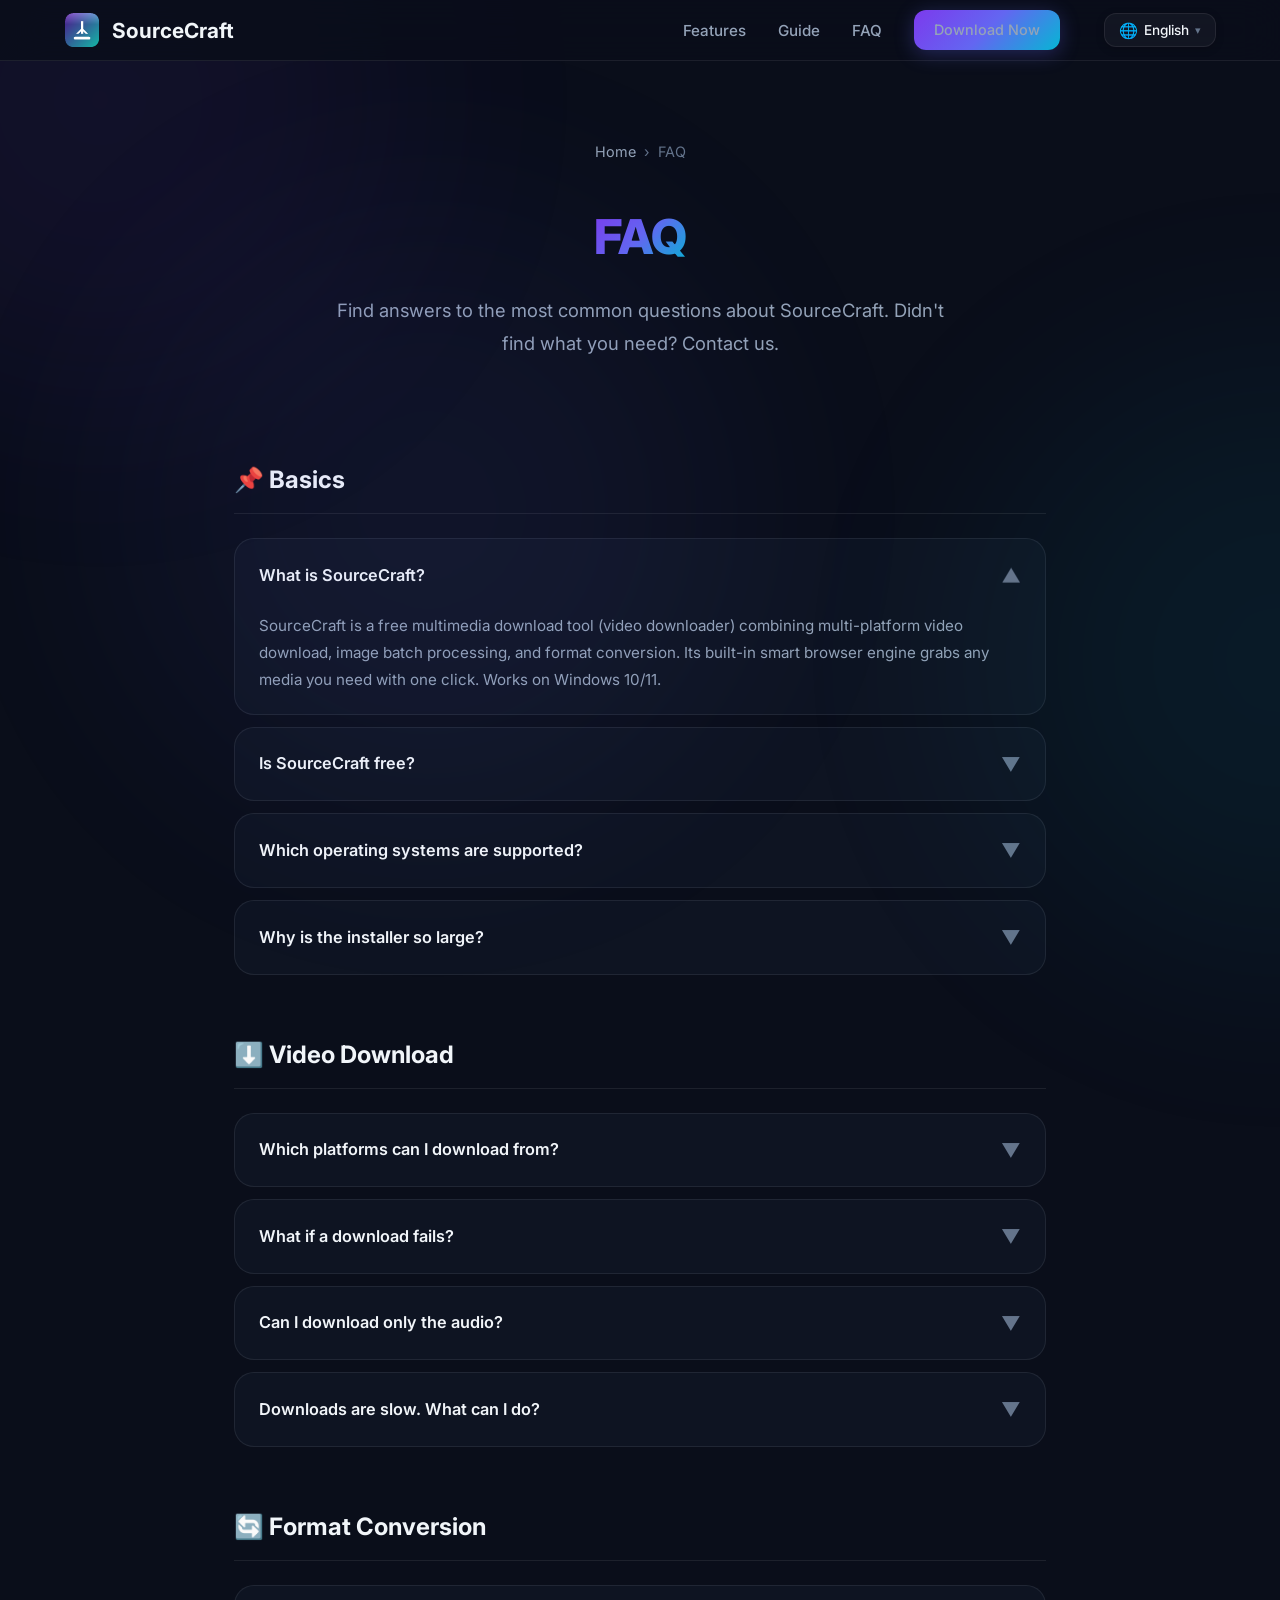
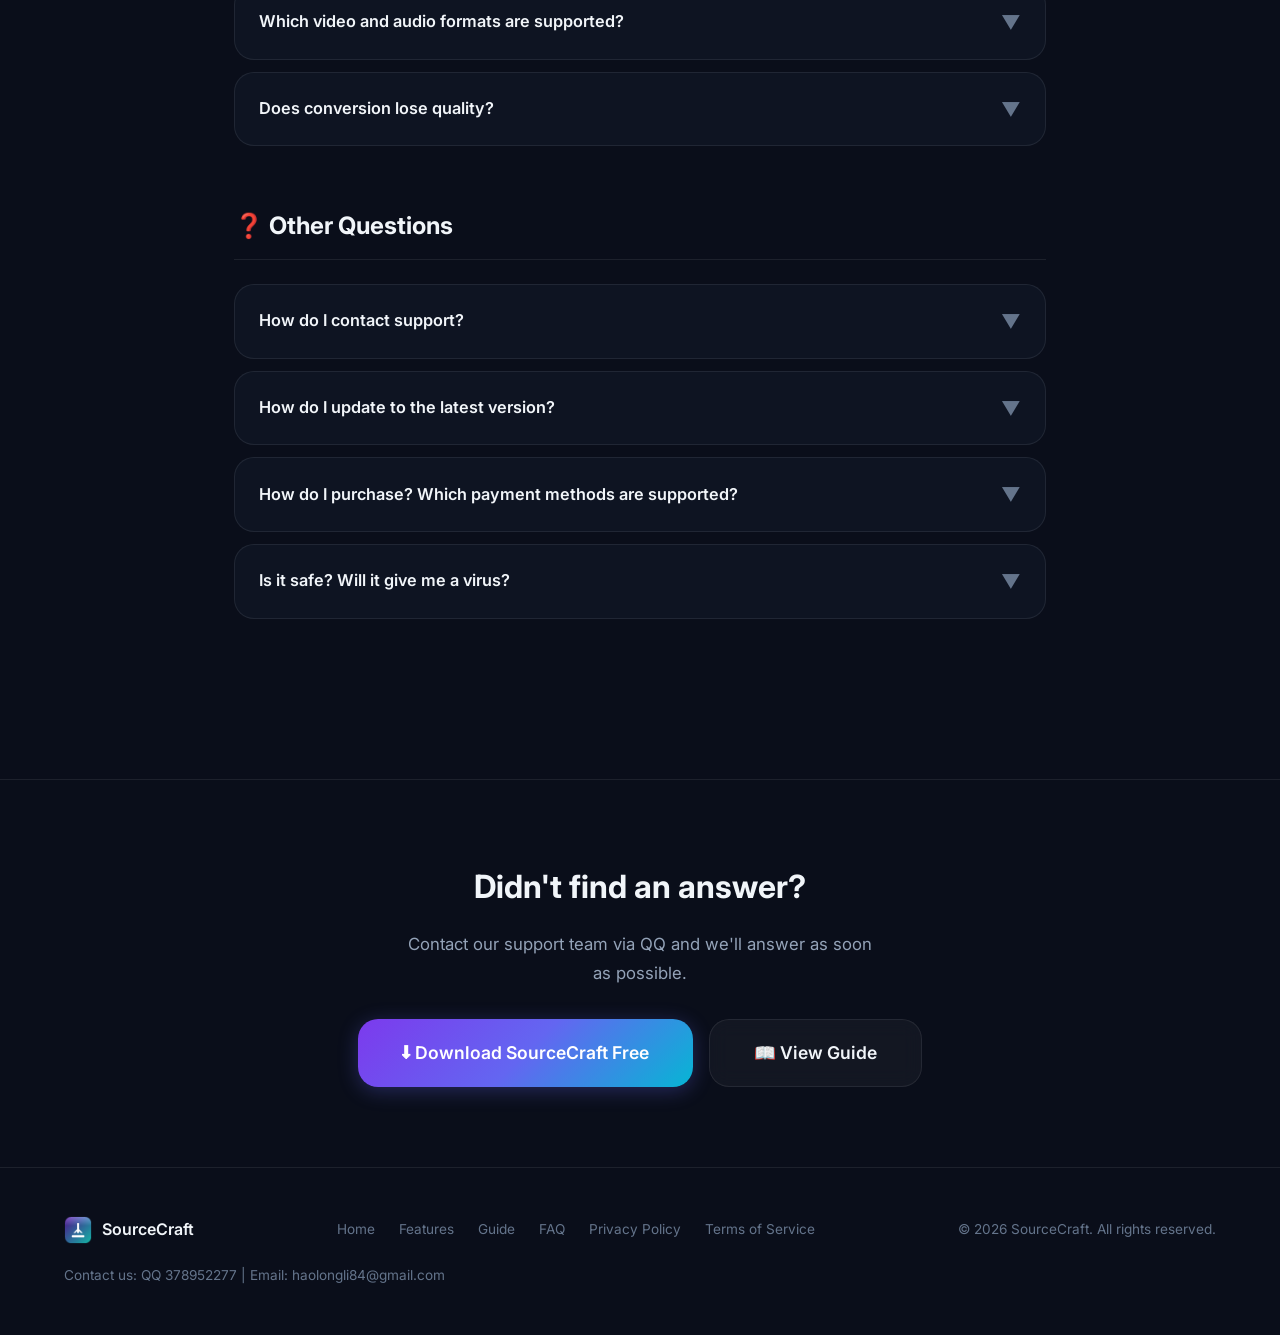
==== commit 28018268: "website: 双发行版官网适配 —— Creem 支付描述 + 英文下载分流 + FAQ 购买问答 - privacy.html 第 4/6 节：支付渠道按地区分列（中国大陆=发卡平台 pay.l" ====
--- a/website/faq.html
+++ b/website/faq.html
@@ -106,9 +106,9 @@
     .cta-section p { color: var(--text-secondary); font-size: 1.05rem; margin-bottom: 32px; max-width: 480px; margin-left: auto; margin-right: auto; }
     @media (max-width: 640px) { .page-hero h1 { font-size: 2rem; } }
   </style>
-  <script src="locales/zh.js?v=3"></script>
-  <script src="locales/en.js?v=3"></script>
-  <script src="i18n.js?v=3"></script>
+  <script src="locales/zh.js?v=8"></script>
+  <script src="locales/en.js?v=8"></script>
+  <script src="i18n.js?v=8"></script>
   <style>
 .lang-switcher-li { display: flex; align-items: center; margin-left: 12px; }
 .lang-switcher { position: relative; }
@@ -264,6 +264,10 @@
         <div class="faq-item">
           <div class="faq-question"><span><span data-i18n="如何更新到最新版本？">如何更新到最新版本？</span></span><span class="arrow">▼</span></div>
           <div class="faq-answer"><div class="faq-answer-inner"><span data-i18n="访问 SourceCraft 官方网站下载最新版安装包，运行安装程序即可自动覆盖更新。您的设置和下载历史不会丢失。">访问 SourceCraft 官方网站下载最新版安装包，运行安装程序即可自动覆盖更新。您的设置和下载历史不会丢失。</span></div></div>
+        </div>
+        <div class="faq-item">
+          <div class="faq-question"><span><span data-i18n="如何购买？支持哪些付款方式？">如何购买？支持哪些付款方式？</span></span><span class="arrow">▼</span></div>
+          <div class="faq-answer"><div class="faq-answer-inner"><span data-i18n="SourceCraft 提供 15 天免费试用，高级功能通过一次性购买激活码解锁。付款渠道取决于您所在地区：">SourceCraft 提供 15 天免费试用，高级功能通过一次性购买激活码解锁。付款渠道取决于您所在地区：</span><br><br><strong><span data-i18n="中国大陆：">中国大陆：</span></strong><span data-i18n="通过第三方自动发卡平台（pay.ldxp.cn）扫码购买（微信 / 支付宝）。">通过第三方自动发卡平台（pay.ldxp.cn）扫码购买（微信 / 支付宝）。</span><br><br><strong><span data-i18n="其他地区：">其他地区：</span></strong><span data-i18n="通过 Creem（作为记录商户）购买，支持银行卡、PayPal、Apple Pay、Google Pay；终身授权一次性 $19.90，发票与税费由 Creem 处理。">通过 Creem（作为记录商户）购买，支持银行卡、PayPal、Apple Pay、Google Pay；终身授权一次性 $19.90，发票与税费由 Creem 处理。</span><br><br><span data-i18n="付款成功后激活码会自动发放，把激活码输入软件即可解锁（一枚激活码绑定一台设备）。">付款成功后激活码会自动发放，把激活码输入软件即可解锁（一枚激活码绑定一台设备）。</span></div></div>
         </div>
         <div class="faq-item">
           <div class="faq-question"><span><span data-i18n="软件安全吗？会不会有病毒？">软件安全吗？会不会有病毒？</span></span><span class="arrow">▼</span></div>
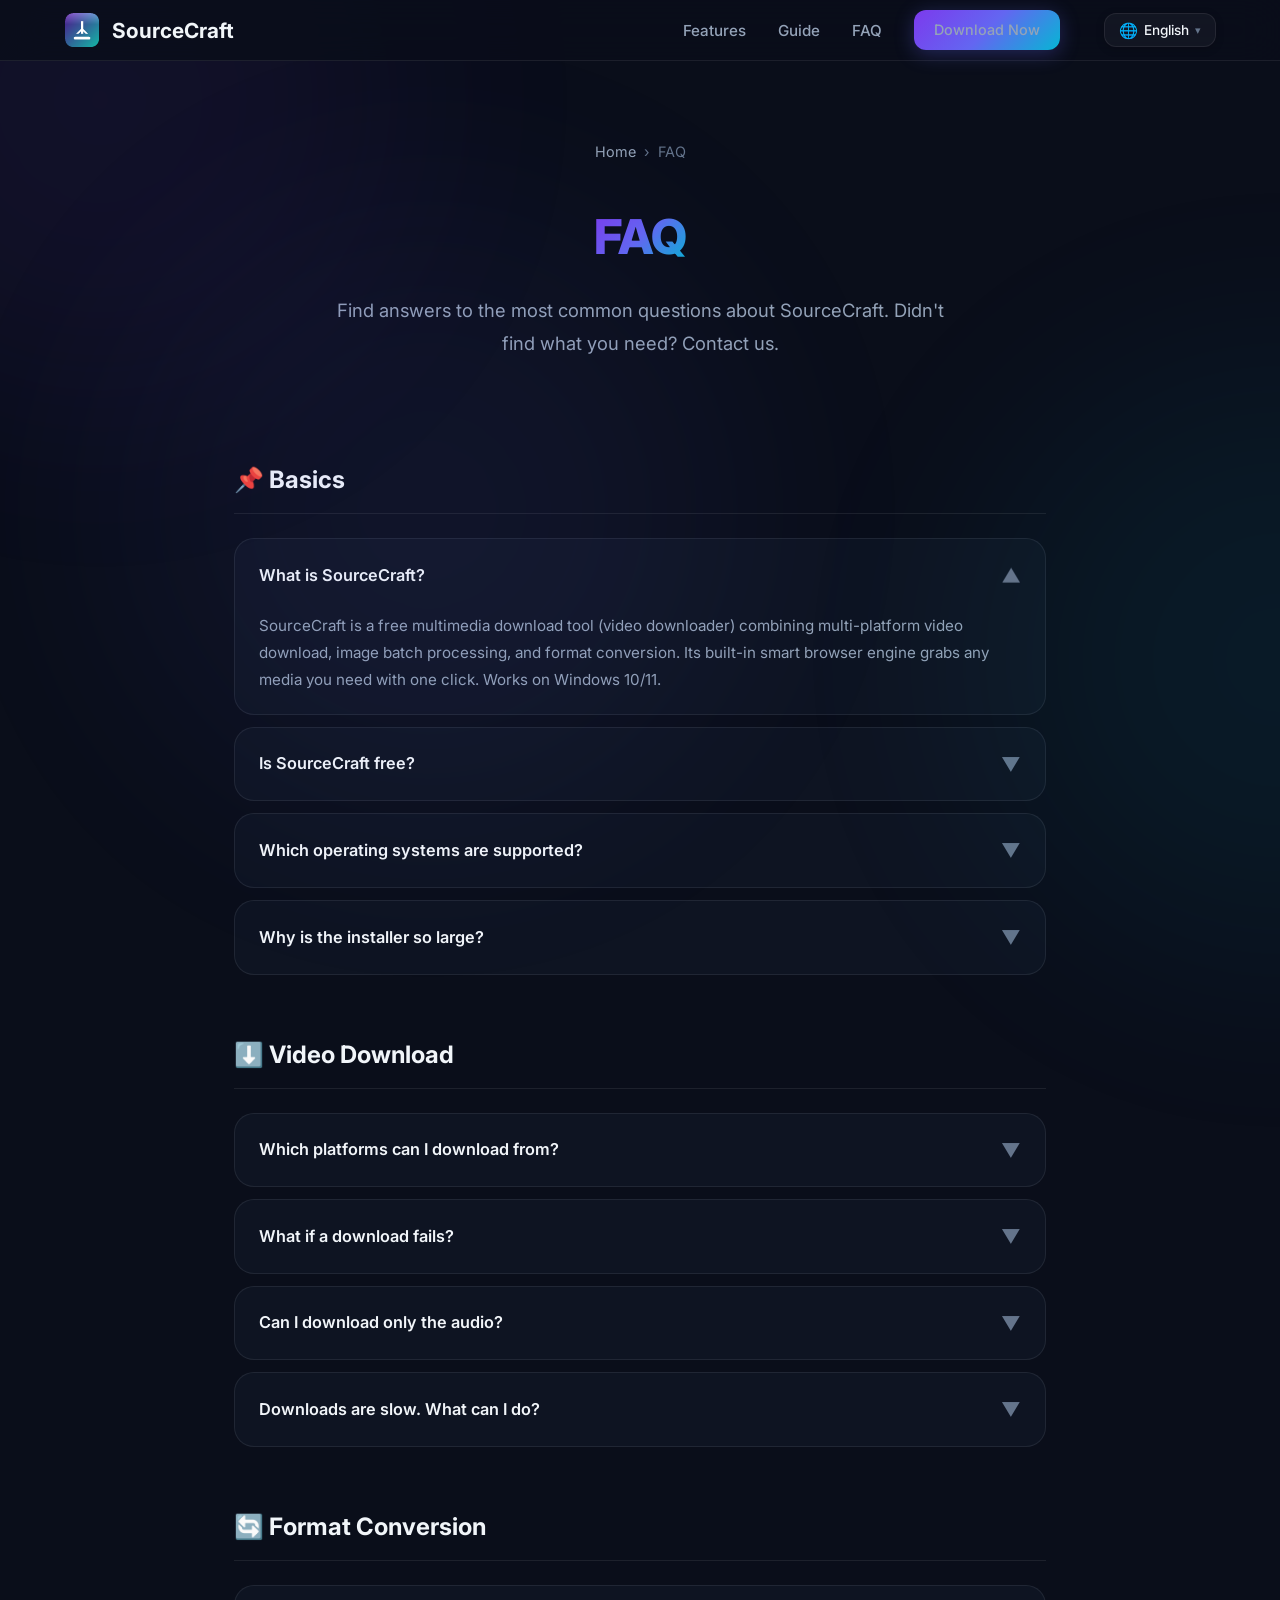
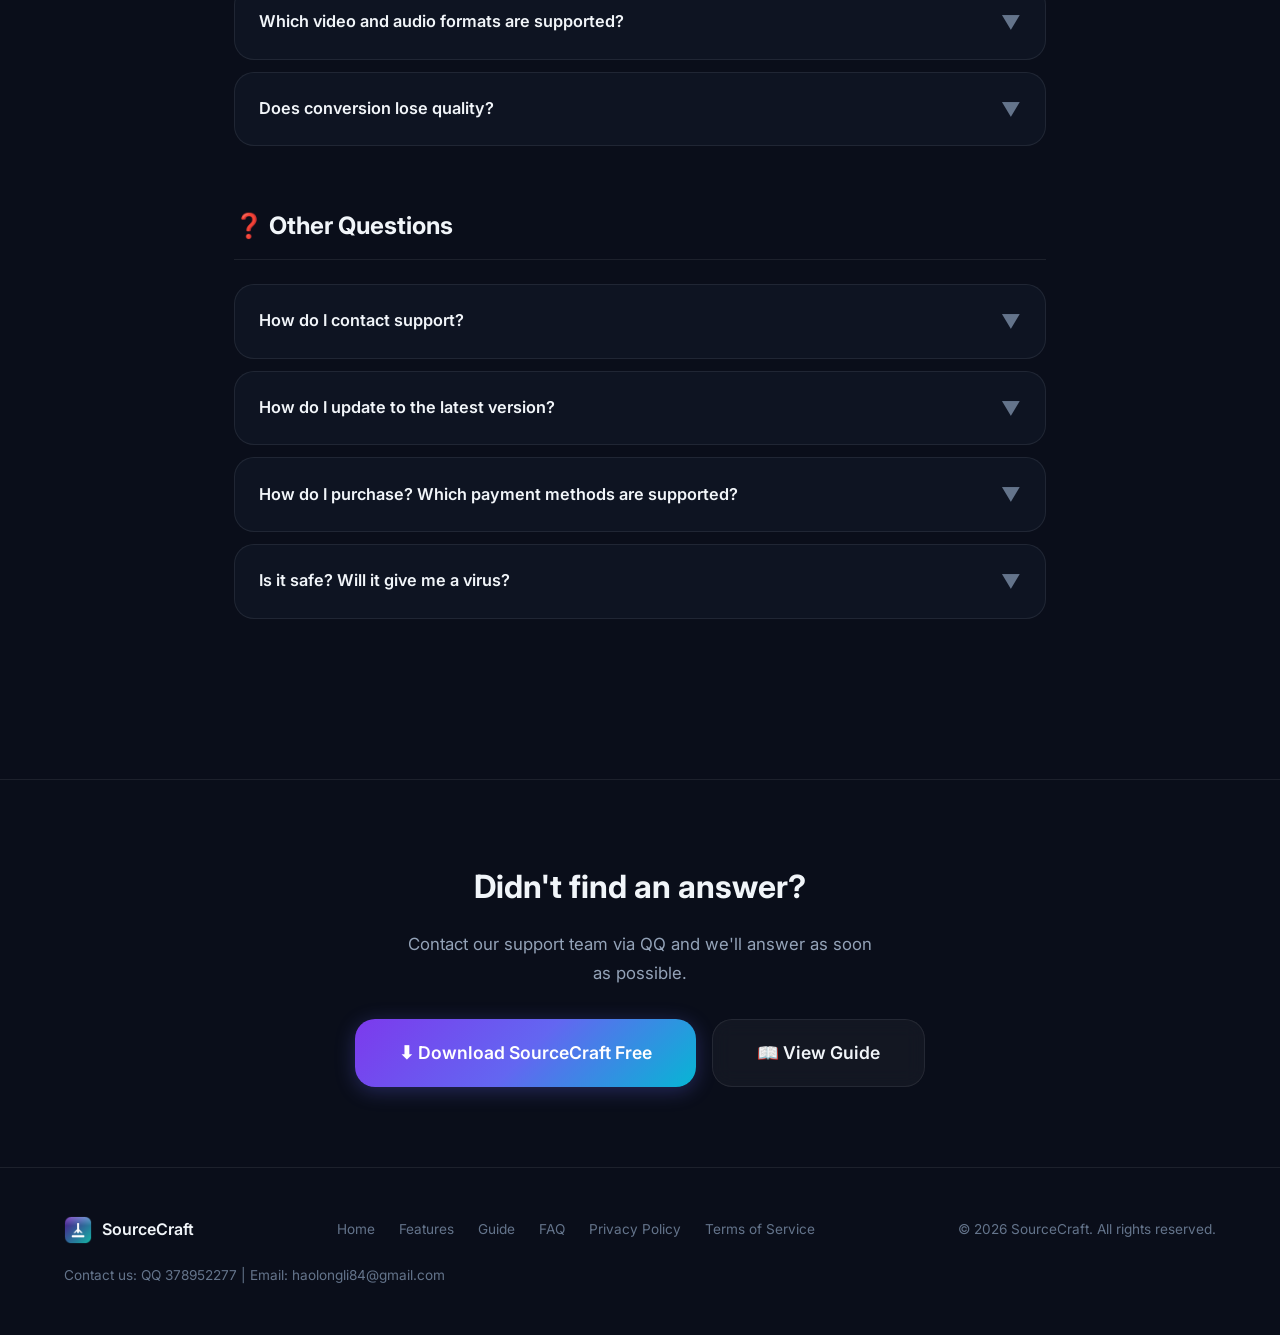
==== commit 73ef1fd5: "chore: 2026-11-05 安全快照（回滚核对通过后的当前状态） - video_downloader.py: 批量下载按钮 + open_batch_download_dialog（延迟导入" ====
--- a/website/faq.html
+++ b/website/faq.html
@@ -267,7 +267,7 @@
         </div>
         <div class="faq-item">
           <div class="faq-question"><span><span data-i18n="如何购买？支持哪些付款方式？">如何购买？支持哪些付款方式？</span></span><span class="arrow">▼</span></div>
-          <div class="faq-answer"><div class="faq-answer-inner"><span data-i18n="SourceCraft 提供 15 天免费试用，高级功能通过一次性购买激活码解锁。付款渠道取决于您所在地区：">SourceCraft 提供 15 天免费试用，高级功能通过一次性购买激活码解锁。付款渠道取决于您所在地区：</span><br><br><strong><span data-i18n="中国大陆：">中国大陆：</span></strong><span data-i18n="通过第三方自动发卡平台（pay.ldxp.cn）扫码购买（微信 / 支付宝）。">通过第三方自动发卡平台（pay.ldxp.cn）扫码购买（微信 / 支付宝）。</span><br><br><strong><span data-i18n="其他地区：">其他地区：</span></strong><span data-i18n="通过 Creem（作为记录商户）购买，支持银行卡、PayPal、Apple Pay、Google Pay；终身授权一次性 $19.90，发票与税费由 Creem 处理。">通过 Creem（作为记录商户）购买，支持银行卡、PayPal、Apple Pay、Google Pay；终身授权一次性 $19.90，发票与税费由 Creem 处理。</span><br><br><span data-i18n="付款成功后激活码会自动发放，把激活码输入软件即可解锁（一枚激活码绑定一台设备）。">付款成功后激活码会自动发放，把激活码输入软件即可解锁（一枚激活码绑定一台设备）。</span></div></div>
+          <div class="faq-answer"><div class="faq-answer-inner"><span data-i18n="SourceCraft 提供 15 天免费试用，高级功能通过一次性购买激活码解锁。">SourceCraft 提供 15 天免费试用，高级功能通过一次性购买激活码解锁。</span><br><br><span data-i18n="通过第三方自动发卡平台（pay.ldxp.cn）扫码购买（微信 / 支付宝）。">通过第三方自动发卡平台（pay.ldxp.cn）扫码购买（微信 / 支付宝）。</span><br><br><span data-i18n="付款成功后激活码会自动发放，把激活码输入软件即可解锁（一枚激活码绑定一台设备）。">付款成功后激活码会自动发放，把激活码输入软件即可解锁（一枚激活码绑定一台设备）。</span></div></div>
         </div>
         <div class="faq-item">
           <div class="faq-question"><span><span data-i18n="软件安全吗？会不会有病毒？">软件安全吗？会不会有病毒？</span></span><span class="arrow">▼</span></div>
--- a/website/style.css
+++ b/website/style.css
@@ -1351,6 +1351,26 @@
   color: var(--text-secondary);
 }
 
+.download-hint {
+  margin-top: 18px;
+  padding: 10px 16px;
+  display: inline-flex;
+  align-items: center;
+  gap: 8px;
+  border: 1px solid rgba(245, 158, 11, 0.35);
+  border-radius: var(--radius-sm);
+  background: rgba(245, 158, 11, 0.12);
+  color: #fbbf24;
+  font-size: 0.9rem;
+  line-height: 1.6;
+}
+
+.download-hint::before {
+  content: "💡";
+  font-size: 1rem;
+  flex-shrink: 0;
+}
+
 /* ---------- Footer ---------- */
 .footer {
   padding: 48px 0;
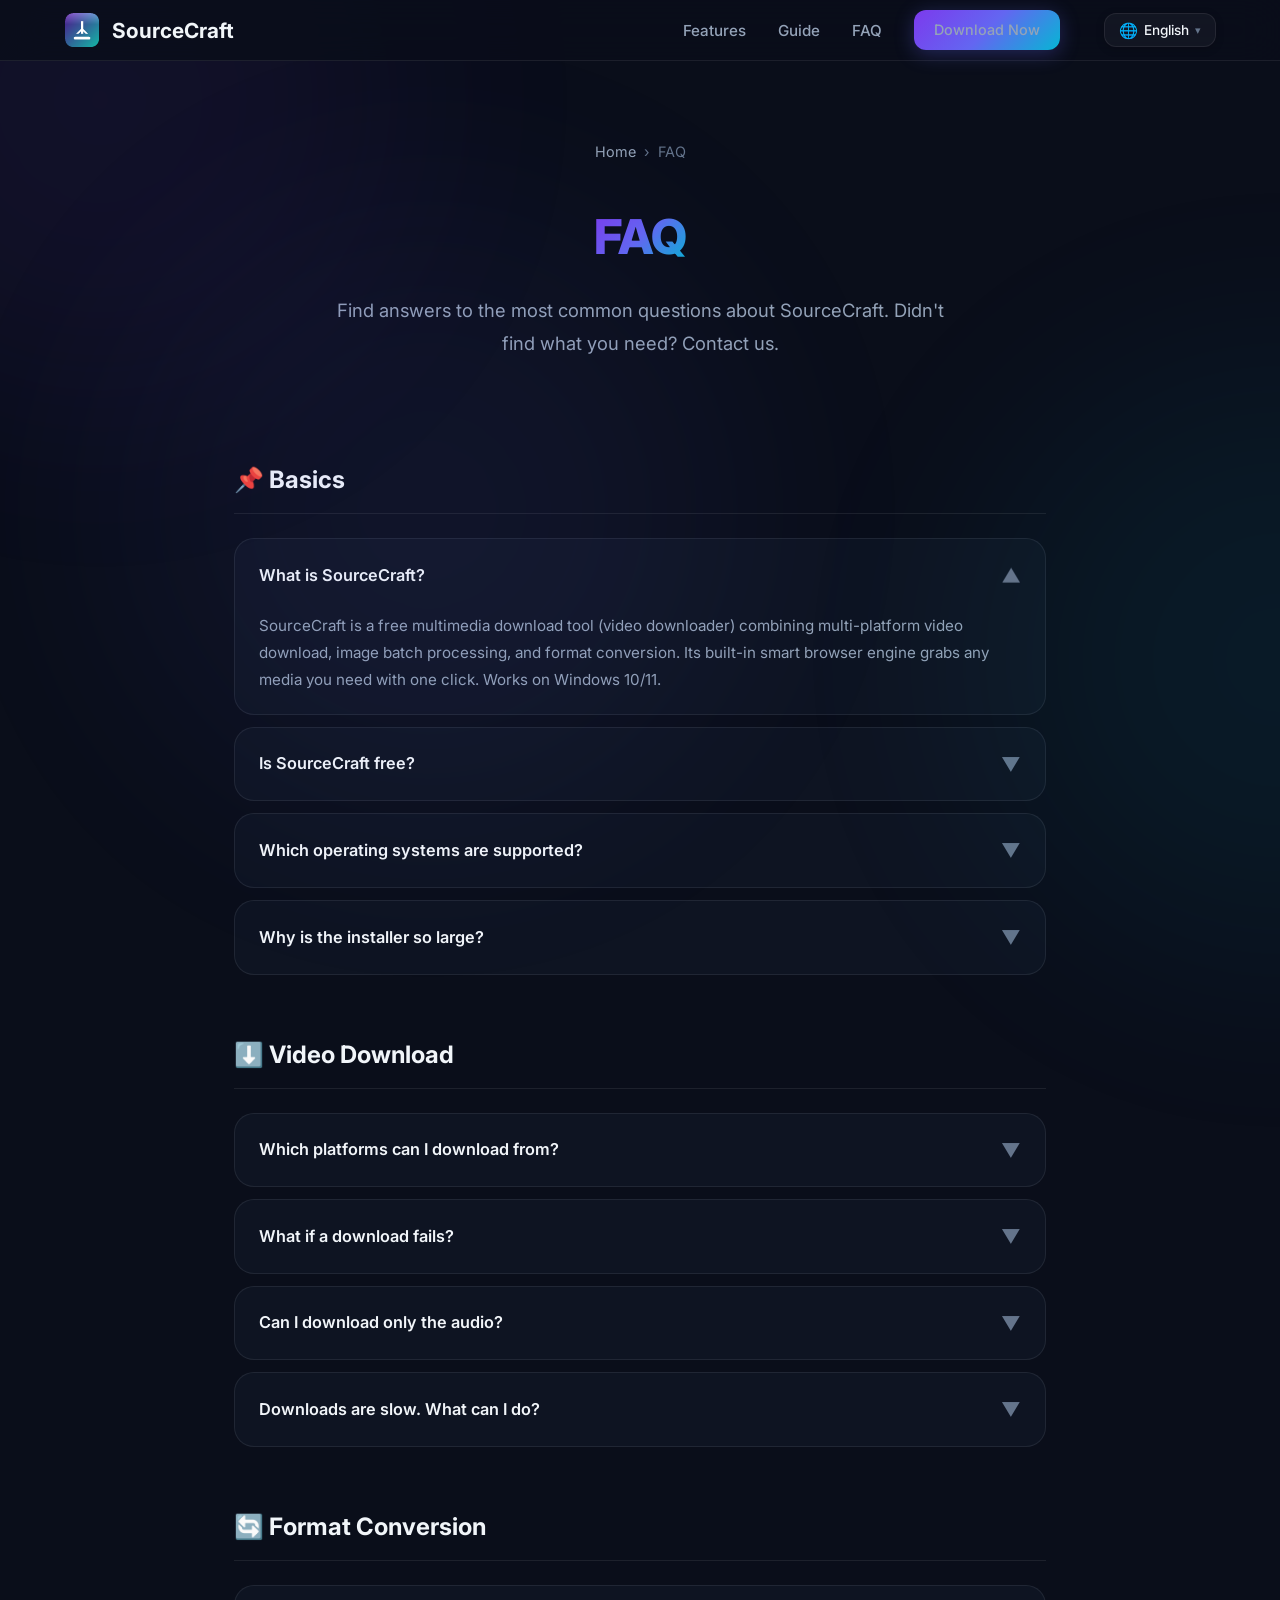
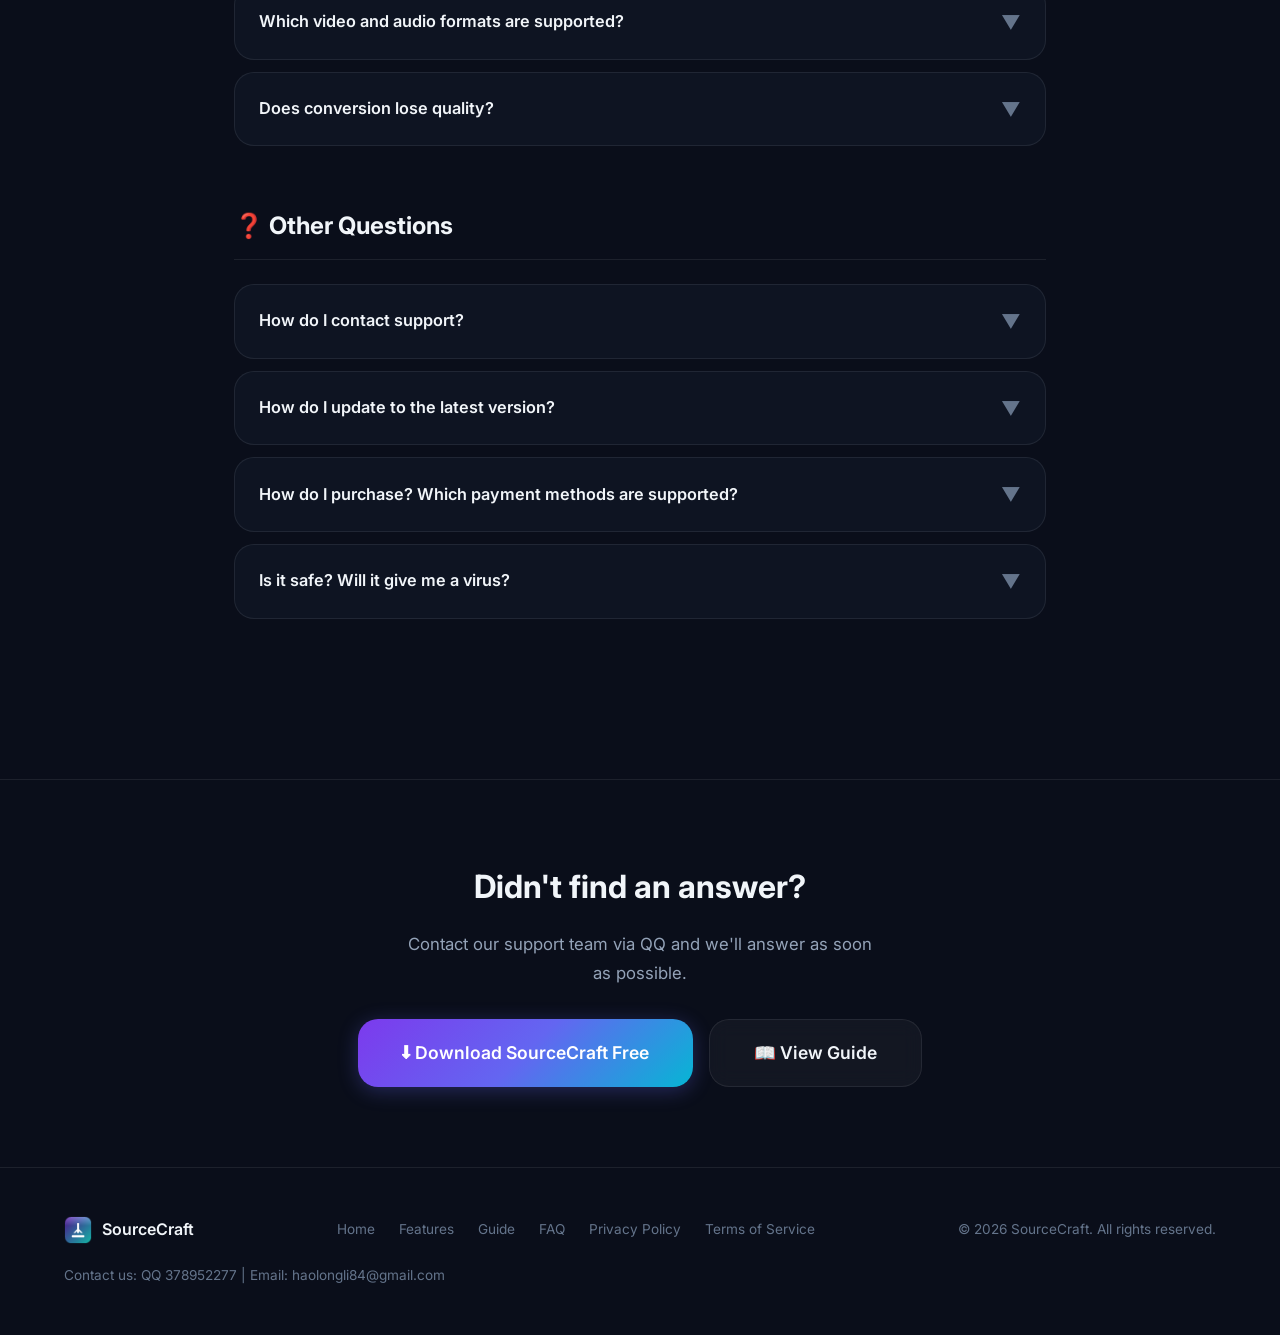
==== commit 547ee5cc: "docs(website): 版本信息更新到 v1.1.158（下载链接/体积/说明/缓存版本）" ====
--- a/website/faq.html
+++ b/website/faq.html
@@ -107,7 +107,7 @@
     @media (max-width: 640px) { .page-hero h1 { font-size: 2rem; } }
   </style>
   <script src="locales/zh.js?v=8"></script>
-  <script src="locales/en.js?v=8"></script>
+  <script src="locales/en.js?v=9"></script>
   <script src="i18n.js?v=8"></script>
   <style>
 .lang-switcher-li { display: flex; align-items: center; margin-left: 12px; }
